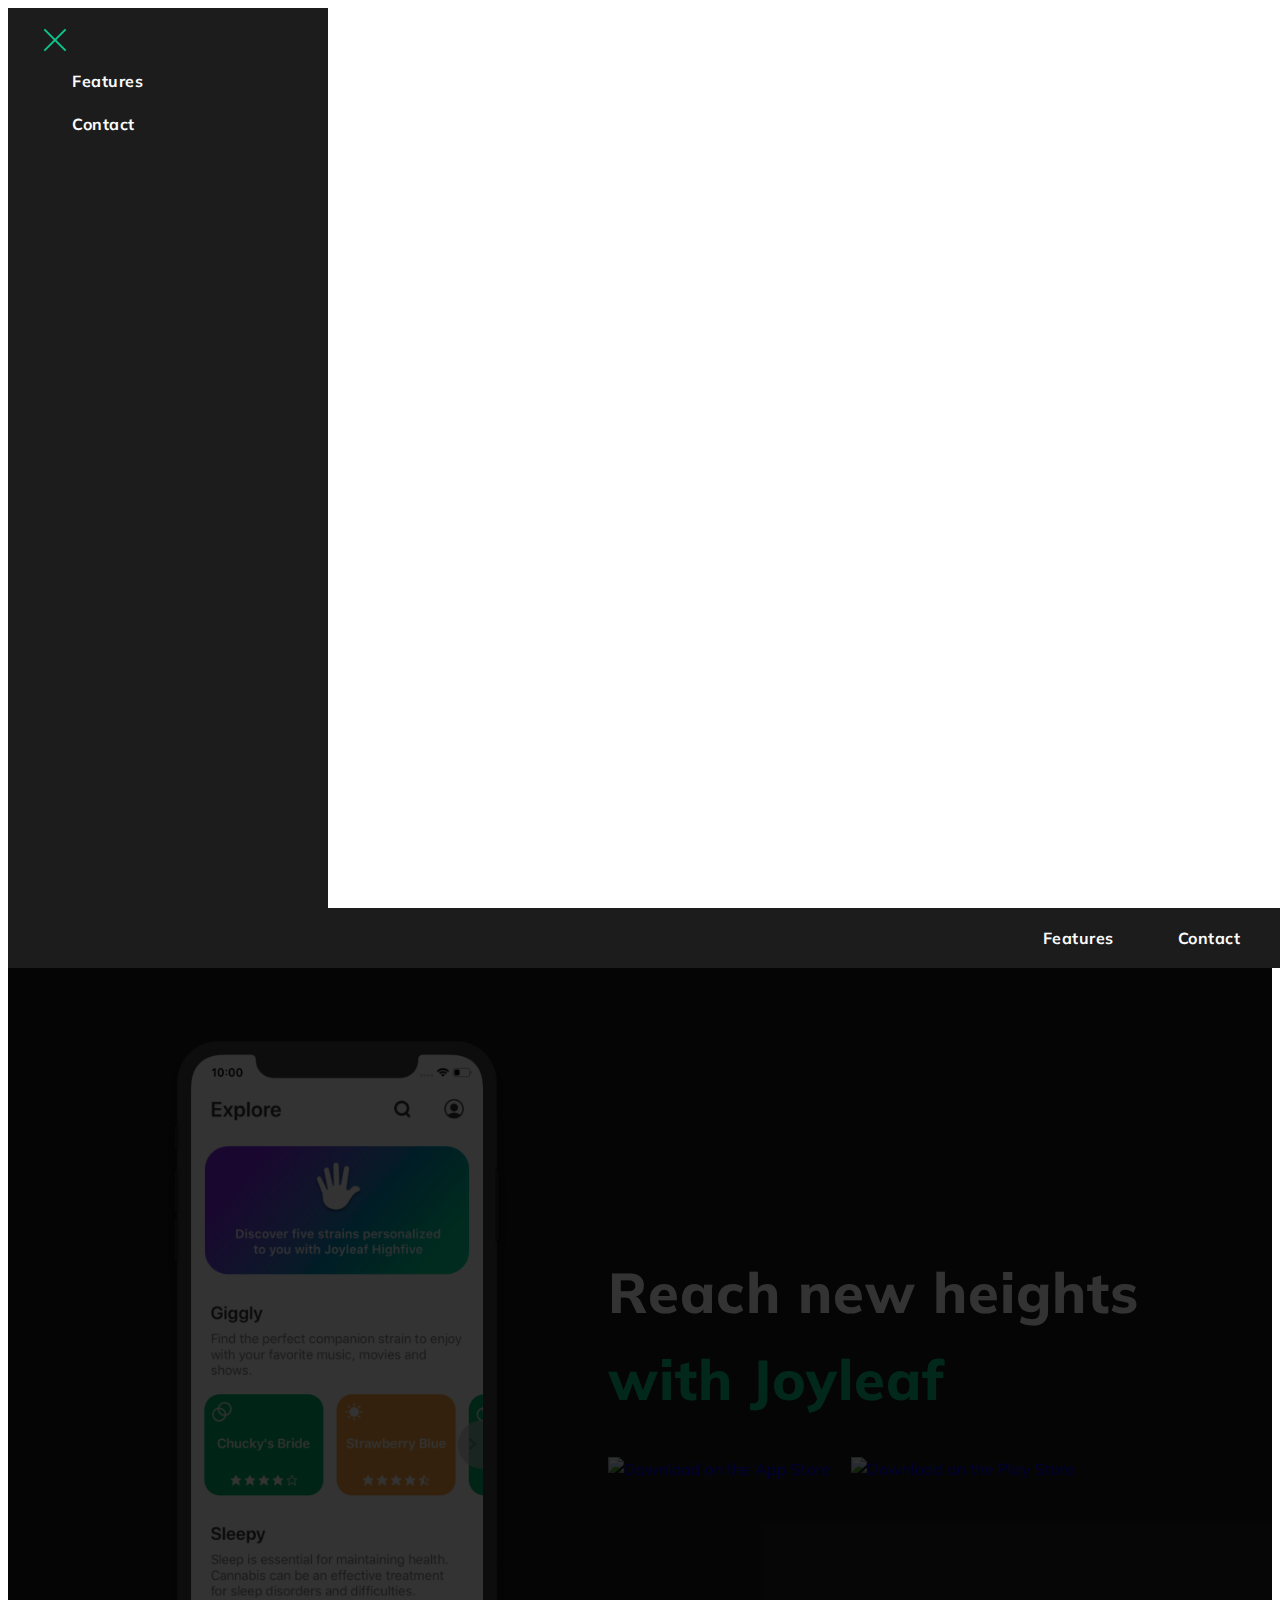
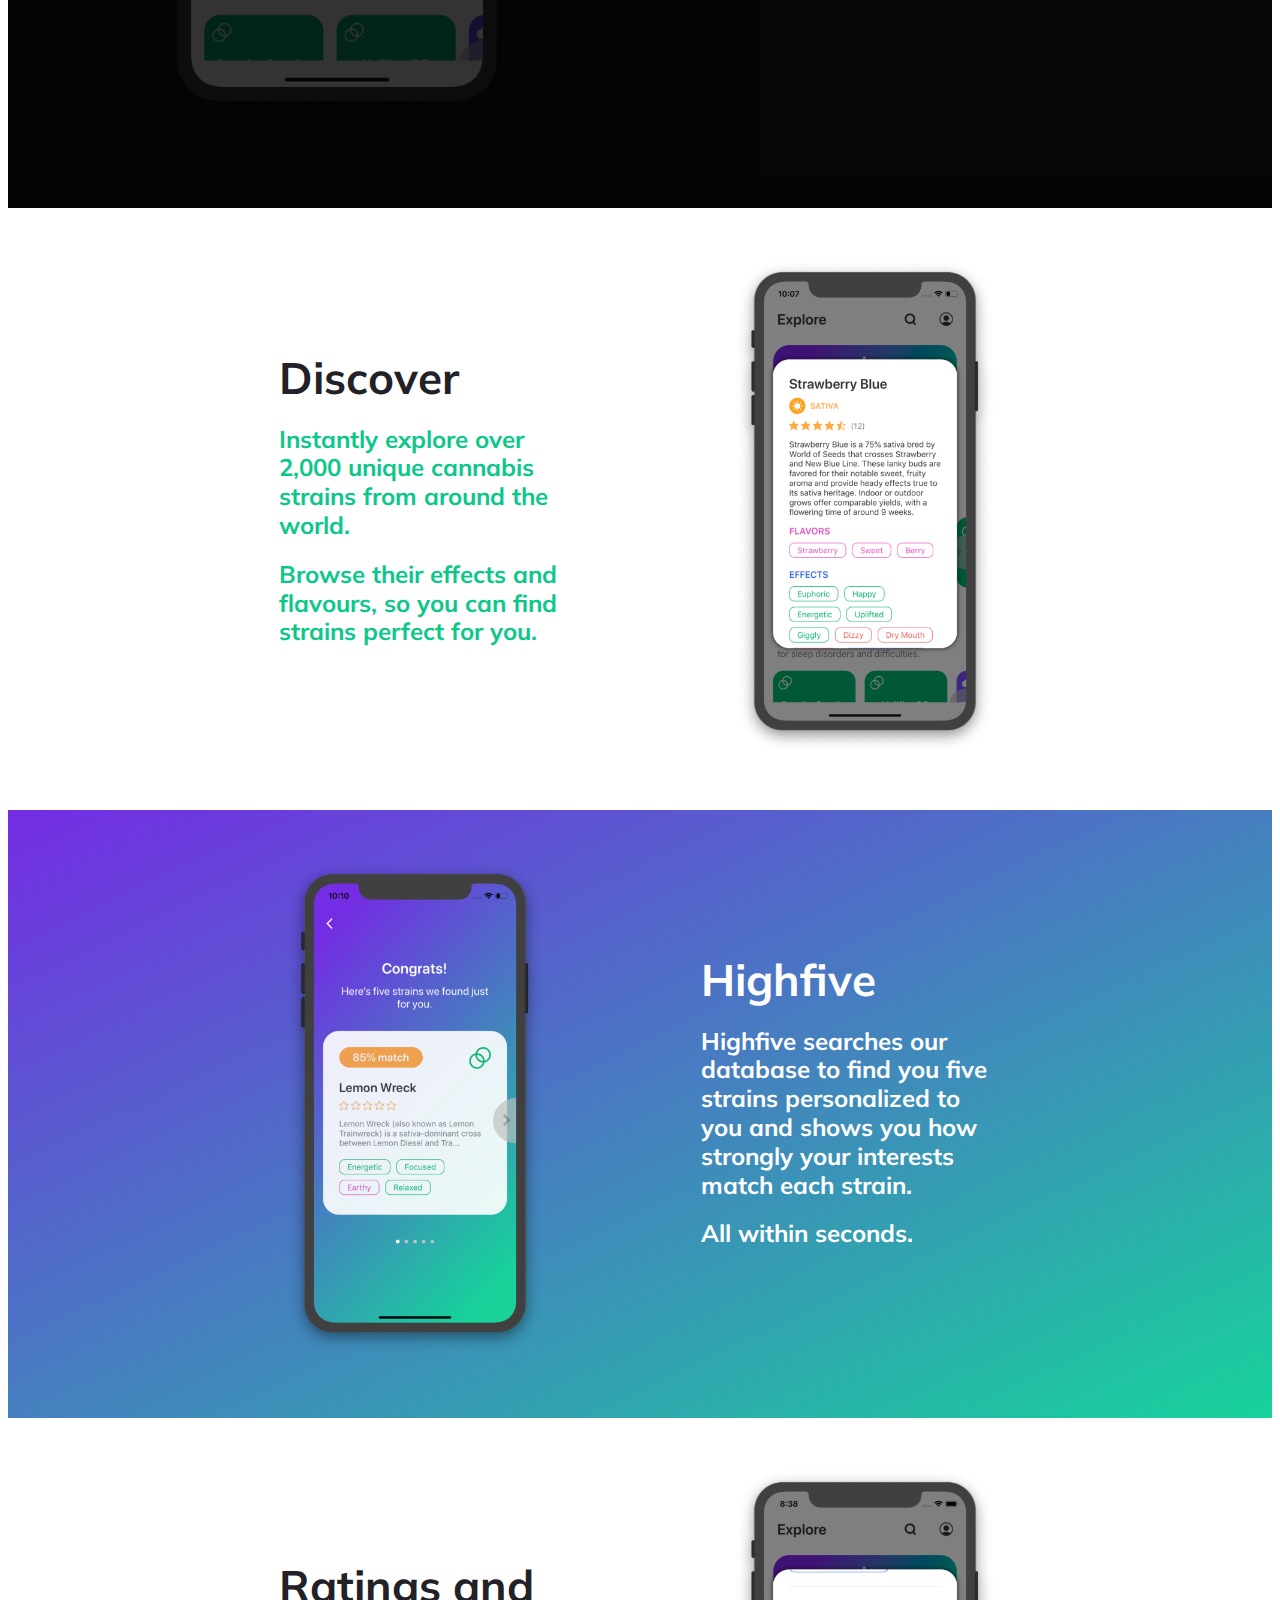
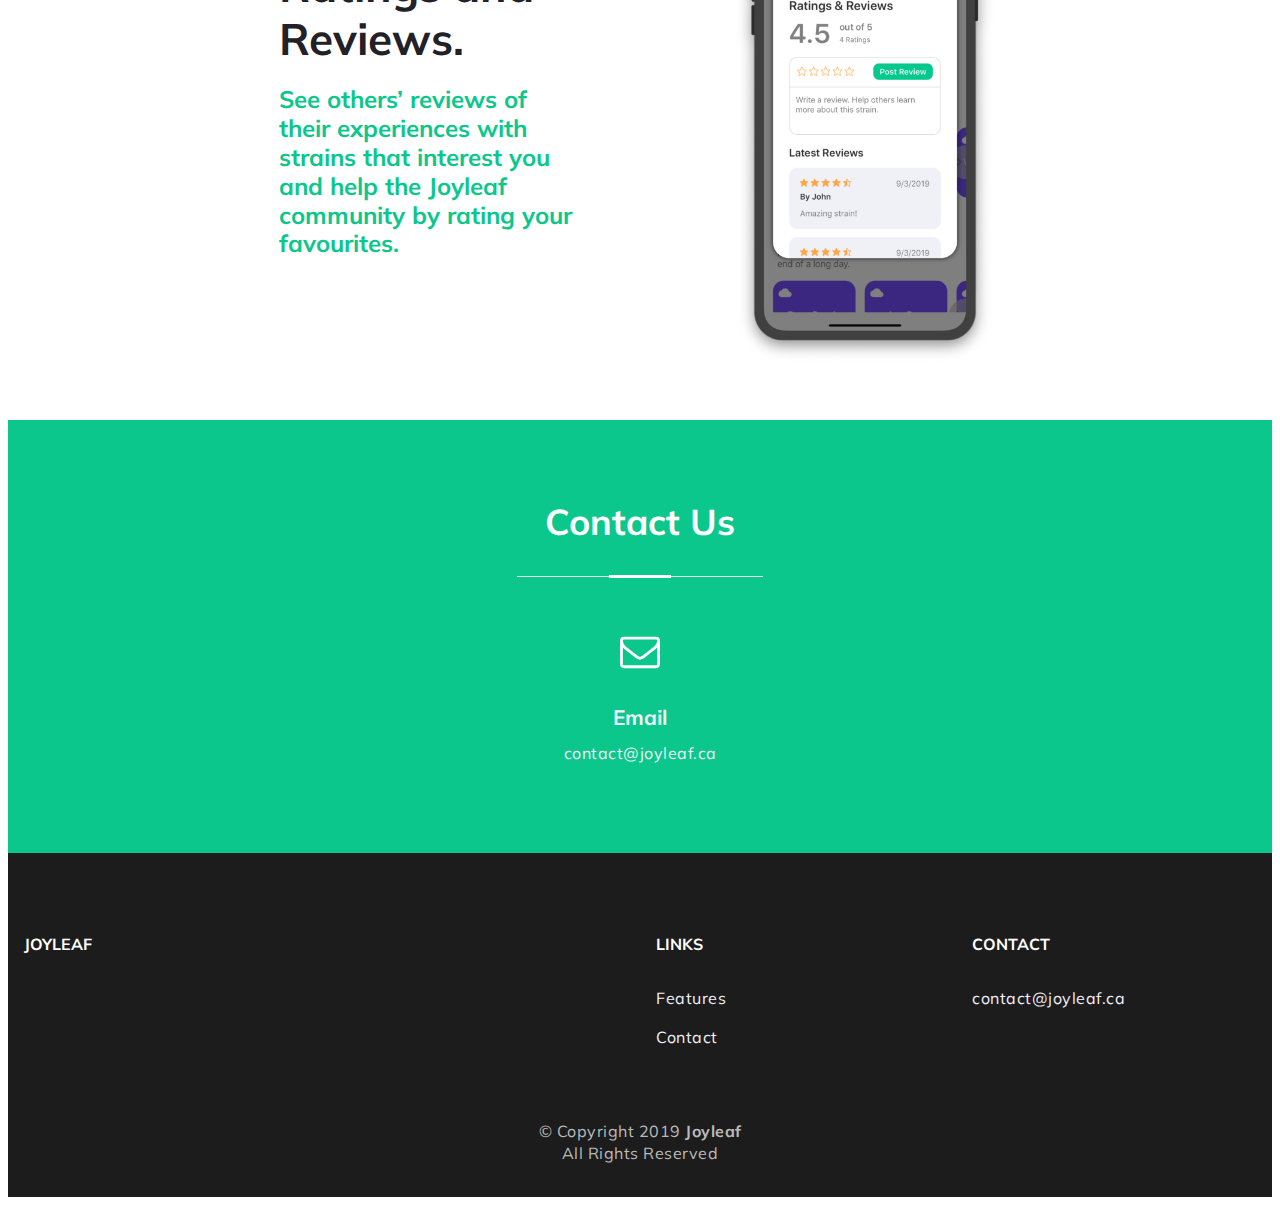
==== index.html @ a5a425fe "major ui update" ====
<!DOCTYPE html>
<html amp>

<head>
    <meta charset="UTF-8">
    <meta http-equiv="X-UA-Compatible" content="IE=edge">

    <meta name="viewport" content="width=device-width, initial-scale=1, minimum-scale=1">
    <link rel="shortcut icon" href="assets/images/favicon.png" type="image/x-icon">
    <meta name="description" content="">

    <title>Joyleaf</title>

    <link rel="canonical" href="./">

    <noscript>
        <style amp-boilerplate>
            body {
                -webkit-animation: none;
                -moz-animation: none;
                -ms-animation: none;
                animation: none
            }
        </style>
    </noscript>

    <link href="https://fonts.googleapis.com/css?family=Muli:200,200i,300,300i,400,400i,600,600i,700,700i,800,800i" rel="stylesheet">

    <script async src="https://cdn.ampproject.org/v0.js"></script>
    <script async custom-element="amp-animation" src="https://cdn.ampproject.org/v0/amp-animation-0.1.js"></script>
    <script async custom-element="amp-position-observer" src="https://cdn.ampproject.org/v0/amp-position-observer-0.1.js"></script>
    <script async custom-element="amp-analytics" src="https://cdn.ampproject.org/v0/amp-analytics-0.1.js"></script>
    <script async custom-element="amp-sidebar" src="https://cdn.ampproject.org/v0/amp-sidebar-0.1.js"></script>
    <script async custom-element="amp-lightbox" src="https://cdn.ampproject.org/v0/amp-lightbox-0.1.js"></script>
    <script async custom-element="amp-youtube" src="https://cdn.ampproject.org/v0/amp-youtube-0.1.js"></script>
    <script async custom-element="amp-image-lightbox" src="https://cdn.ampproject.org/v0/amp-image-lightbox-0.1.js"></script>

    <link rel="stylesheet" href="./styles.css">
</head>

<body>
    <div id="top-page"></div>
    <amp-animation id="showScrollToTopAnim" layout="nodisplay">
        <script type="application/json"> { "duration": "200ms", "fill": "both", "iterations": "1", "direction": "alternate", "animations": [ { "selector": "#scrollToTopButton", "keyframes": [ { "opacity": "0.4", "visibility": "visible" } ] } ] } </script>
    </amp-animation>
    <amp-animation id="hideScrollToTopAnim" layout="nodisplay">
        <script type="application/json"> { "duration": "200ms", "fill": "both", "iterations": "1", "direction": "alternate", "animations": [ { "selector": "#scrollToTopButton", "keyframes": [ { "opacity": "0", "visibility": "hidden" } ] } ] } </script>
    </amp-animation>
    <div id="scrollToTopMarker">
        <amp-position-observer on="enter:hideScrollToTopAnim.start; exit:showScrollToTopAnim.start" layout="nodisplay"> </amp-position-observer>
    </div>
    <amp-sidebar id="sidebar" class="cid-rvslEOBmz8" layout="nodisplay" side="right">
        <div class="builder-sidebar" id="builder-sidebar">
            <button on="tap:sidebar.close" class="close-sidebar">
                <span></span>
                <span></span>
            </button>

            <!-- List -->
            <ul class="navbar-nav nav-dropdown" data-app-modern-menu="true">
                <li class="nav-item">
                    <a class="nav-link link text-white display-4" href="#features">
            Features<br></a>
                </li>
                <li class="nav-item">
                    <a class="nav-link link text-white display-4" href="#contact">
            Contact
          </a>
                </li>
            </ul>

        </div>
    </amp-sidebar>
    <section class="menu1 menu horizontal-menu cid-rvslEOBmz8" id="menu2-1">
        <!--  -->

        <!--  -->
        <!-- Navbar -->
        <nav class="navbar navbar-dropdown navbar-fixed-top navbar-expand-lg">
            <!-- Wrapper-Brand -->
            <div class="navbar-brand">
                <!-- Logo -->
                <span class="navbar-logo">
        <amp-img src="assets/images/logo.png" layout="responsive" width="45" height="45" alt="" class="mobirise-loader">
          <div placeholder="" class="placeholder">
                                <div class="mobirise-spinner">
                                </div></div>
          <a href="./"></a>
        </amp-img>
      </span>
                <!-- Brand -->

            </div>
            <!-- Menu  -->
            <div class="collapse navbar-collapse" id="navbarSupportedContent">

                <!-- List -->
                <ul class="navbar-nav nav-dropdown" data-app-modern-menu="true">
                    <li class="nav-item">
                        <a class="nav-link link text-white display-4" href="#features">
            Features<br></a>
                    </li>
                    <li class="nav-item">
                        <a class="nav-link link text-white display-4" href="#contact">
            Contact
          </a>
                    </li>
                </ul>
            </div>

            <button on="tap:sidebar.toggle" class="ampstart-btn hamburger sticky-but">
                <span></span>
                <span></span>
                <span></span>
                <span></span>
            </button>
        </nav>
        <!-- AMP plug -->

    </section>

    <section class="header4 cid-rvslOstCaH mbr-fullscreen" id="header4-3">

        <!--  -->
        <!-- Overlay -->
        <div class="mbr-overlay"></div>
        <!-- Container -->
        <div class="container">
            <div class="main-wrapper mbr-flex mbr-column flex-al-c">
                <div class="row">
                    <div class="col-left">
                        <img class="custom-header-img" src="assets/images/header.png" alt="" title="" style="margin-right: 75px">
                    </div>
                    <div class="col-right">
                        <!-- Titles -->
                        <div class="title-block mbr-py-3 mbr-white">
                            <h1 class="mbr-white mbr-fonts-style mbr-bold display-1" style="color: #ffffff">Reach new heights</h1>
                            <h1 class="mbr-white mbr-fonts-style mbr-bold display-1" style="margin-top: 20px; margin-bottom: 20px">with Joyleaf</h1>
                        </div>
                        <!-- Button-link -->
                        <div class="row download" style="display: flex;">
                            <div class="column" id="badge" style="margin-right: 20px">
                                <div class="mbr-pt-1 align-center">
                                    <a href="https://www.apple.com/ca/ios/app-store/" target="_blank" class=""><img src="assets/images/app-store.svg" alt="Download on the App Store" style="width: auto; height: 60px;"></a>
                                </div>
                            </div>
                            <div class="column" id="badge">
                                <div class="mbr-pt-1 align-center">
                                    <a href="https://play.google.com/store?hl=en" target="_blank" class=""><img src="assets/images/play-store.svg" alt="Download on the Play Store" style="width: auto; height: 60px;"></a>
                                </div>
                            </div>
                        </div>
                      </div>
                    <div class="vertical-download">
                      <div class="mbr-pt-1 align-center" style="margin-bottom: 10px">
                        <a href="https://www.apple.com/ca/ios/app-store/" target="_blank" class="">
                          <img src="assets/images/app-store.svg" alt="Download on the App Store" style="width: auto; height: 60px;">
                        </a>
                      </div>
                      <div class="mbr-pt-1 align-center">
                        <a href="https://play.google.com/store?hl=en" target="_blank" class="">
                          <img src="assets/images/play-store.svg" alt="Download on the Play Store" style="width: auto; height: 60px;">
                        </a>
                      </div>
                    </div>
                </div>
            </div>
        </div>
        <!-- Lightbox -->
        <amp-lightbox id="my-lightbox" layout="nodisplay">
            <div class="lightbox" on="tap:my-lightbox.close" role="button" tabindex="0">
                <div class="container">
                    <div class="video-block">
                        <amp-youtube width="16" height="9" layout="responsive" data-videoid="VQRjouwKDlU"></amp-youtube>

                    </div>
                </div>
            </div>
        </amp-lightbox>
    </section>

    <section class="features4 cid-rvslRdlL72" id="features">
        <!--  -->

        <!--  -->
        <!-- Overlay -->

        <!-- Container -->
        <div class="container">
            <div class="main-wrapper mbr-flex mbr-column flex-al-c">
                <div class="row" style="padding-bottom: 3rem">
                    <div class="col-left">
                        <div class="title-block mbr-py-3 mbr-white" style="margin-right: 150px">
                            <h1 class="mbr-white mbr-fonts-style mbr-bold display-2" style="color: #212127">Discover</h1>
                            <h1 class="mbr-white mbr-fonts-style mbr-bold display-3" style="width:300px; margin-top: 20px; margin-bottom: 20px">Instantly explore over 2,000 unique cannabis strains from around the world.</h1>
                            <h1 class="mbr-white mbr-fonts-style mbr-bold display-3" style="width:300px; margin-top: 20px; margin-bottom: 20px">Browse their effects and flavours, so you can find strains perfect for you.</h1>
                        </div>

                    </div>
                    <div class="col-right">
                        <img class="custom-header-img" src="assets/images/discover.png" alt="" title="">

                    </div>
                </div>
                <div style="text-align: center;width: 100vw; background-image: linear-gradient(to bottom right, #742BE4, #17D39B);">
                        <div class="row" style="display: inline-block; padding-top: 3rem; padding-bottom: 3rem; ">
                                <div class="col-left">
                                    <img class="custom-header-img" src="assets/images/highfive.png" alt="" title="" style="margin-right: 150px">
                                </div>
            
                                <div class="col-right">
                                    <div class="title-block mbr-py-3 mbr-white">
                                        <h1 class="mbr-white mbr-fonts-style mbr-bold display-2" style="text-align: left; color: #ffffff">Highfive</h1>
                                        <h1 class="mbr-white mbr-fonts-style mbr-bold display-3" style="text-align: left; color: #ffffff; width:300px; margin-top: 20px; margin-bottom: 20px">Highfive searches our database to find you five strains personalized to you and shows you how strongly your interests match each strain.</h1>
                                        <h1 class="mbr-white mbr-fonts-style mbr-bold display-3" style="text-align: left; color: #ffffff; width:300px; margin-top: 20px; margin-bottom: 20px">All within seconds.</h1>
                                    </div>
                                </div>
                            </div>
                </div>
                

                <div class="row" style="padding-top: 3rem">
                    <div class="col-left">
                        <div class="title-block mbr-py-3 mbr-white" style="margin-right: 150px">
                            <h1 class="mbr-white mbr-fonts-style mbr-bold display-2" style="width:300px; color: #212127">Ratings and Reviews.</h1>
                            <h1 class="mbr-white mbr-fonts-style mbr-bold display-3" style="width:300px; margin-top: 20px; margin-bottom: 20px">See others’ reviews of their experiences with strains that interest you and help the Joyleaf community by rating your favourites.</h1>
                        </div>

                    </div>
                    <div class="col-right">
                        <img class="custom-header-img" src="assets/images/reviews.png" alt="" title="">

                    </div>
                </div>
            </div>
        </div>
    </section>

    <section class="contacts3 map cid-rvslZ7ZqGC" id="contact">

        <!--  -->
        <!-- Overalay -->

        <div class="mbr-overlay"></div>

        <!-- Container -->
        <div class="container">
            <!-- Title -->
            <div class="title-block mbr-pb-3 align-center">
                <h3 class="mbr-section-title mbr-fonts-style mbr-pb-2 mbr-bold display-5">Contact Us</h3>

                <div class="line">
                    <div class="line-line-gray">
                        <div class="line-line-color"></div>
                    </div>
                </div>
            </div>
            <!-- Content -->
            <div class="mbr-row mbr-px-2 mbr-jc-c mbr-pt-3">
                <div class="card mbr-col-sm-12 mbr-col-md-8 mbr-col-lg-4 align-center last-child">
                    <div class="card-wrapper mbr-flex mbr-column">
                        <div class="card-img align-center">
                            <span class="iconfont-wrapper">
    <a href="mailto:contact@joyleaf.com"><span class="amp-iconfont icon fa-envelope-o fa"><svg width="40" height="40" viewBox="0 0 1792 1792" xmlns="http://www.w3.org/2000/svg" fill="currentColor"><path d="M1664 1504v-768q-32 36-69 66-268 206-426 338-51 43-83 67t-86.5 48.5-102.5 24.5h-2q-48 0-102.5-24.5t-86.5-48.5-83-67q-158-132-426-338-37-30-69-66v768q0 13 9.5 22.5t22.5 9.5h1472q13 0 22.5-9.5t9.5-22.5zm0-1051v-24.5l-.5-13-3-12.5-5.5-9-9-7.5-14-2.5h-1472q-13 0-22.5 9.5t-9.5 22.5q0 168 147 284 193 152 401 317 6 5 35 29.5t46 37.5 44.5 31.5 50.5 27.5 43 9h2q20 0 43-9t50.5-27.5 44.5-31.5 46-37.5 35-29.5q208-165 401-317 54-43 100.5-115.5t46.5-131.5zm128-37v1088q0 66-47 113t-113 47h-1472q-66 0-113-47t-47-113v-1088q0-66 47-113t113-47h1472q66 0 113 47t47 113z"></path></svg></span></a>
                            </span>
                        </div>
                        <div class="card-box mbr-pt-3">
                            <h5 class="card-title mbr-bold mbr-fonts-style display-7">Email</h5>
                            <p class="text-column mbr-fonts-style mbr-regular mbr-py-1 display-4"><a href="mailto:contact@joyleaf.ca" class="text-info">contact@joyleaf.ca</a></p>
                        </div>
                    </div>
                </div>

            </div>
        </div>
    </section>

    

    <section class="footer3 cid-rvsvPvtvd9" id="footer3-g">
        <!--  -->

        <!--  -->
        <!-- Overlay -->

        <!-- Container -->
        <div class="container">
            <!-- Content -->
            <div class="mbr-row mbr-jc-c">
                <!-- 1-column -->
                <div class="mbr-col-sm-12 mbr-col-md-12 mbr-col-lg-6">
                    <div class="column column1">
                        <!-- Title-column  -->
                        <h5 class="mbr-fonts-style mbr-bold mbr-pb-3 title-column display-4 align-left">JOYLEAF</h5>
                        <!-- Content-column -->
                        <p class="text-column mbr-fonts-style mbr-light display-4"></p>
                    </div>
                </div>
                <!-- 2-column -->
                <div class="mbr-col-sm-12 mbr-col-md-6 mbr-col-lg-3">
                    <div class="column column2">
                        <!-- Title-column  -->
                        <h5 class="mbr-fonts-style mbr-bold mbr-pb-3 title-column display-4 align-left">LINKS</h5>
                        <!-- Content-column -->
                        <div class="b-links-1 align-left">
                            <p class="text-column mbr-fonts-style mbr-regular mbr-py-1 display-4"><a href="#features" class="text-info">Features</a></p>
                            <p class="text-column mbr-fonts-style mbr-regular mbr-py-1 display-4"><a href="#contact" class="text-info">Contact</a></p>
                            <p class="text-column mbr-fonts-style mbr-regular mbr-py-1 display-4"></p>
                        </div>
                    </div>
                </div>
                <!-- 3-column -->
                <div class="mbr-col-sm-12 mbr-col-md-6 mbr-col-lg-3">
                    <div class="column column3">
                        <!-- Title-column  -->
                        <h5 class="mbr-fonts-style mbr-bold mbr-pb-3 title-column display-4 align-left">CONTACT</h5>
                        <!-- Content-column -->
                        <div class="b-links-1 align-left">

                            <p class="text-column mbr-fonts-style mbr-regular mbr-py-1 display-4"><a href="mailto:contact@joyleaf.ca" class="text-info">contact@joyleaf.ca</a></p>
                        </div>
                        

                    </div>
                </div>
                <!--  -->
            </div>
        </div>
    </section>

    <section class="footer4 cid-rvsxxgWbtZ" id="footer4-h">
        <!--  -->

        <!--  -->
        <!-- Overlay -->

        <!-- Container -->
        <div class="footer-container container">

            <div class="copyright mbr-px-2 mbr-flex mbr-jc-c">
                <p class="mbr-text mbr-fonts-style mbr-white align-center display-4">© Copyright 2019&nbsp;<strong>Joyleaf</strong>
                    <br>All Rights Reserved</p>
            </div>
        </div>
    </section>
</body>

</html>
---- styles.css ----
::selection{
    background: rgba(10, 199, 139, 0.3);
}
::-moz-selection{
    background: rgba(10, 199, 139, 0.3);
}
div, span, h1, h2, h3, h4, h5, p, a, ul, li{
    font:inherit
}
*{
    box-sizing:border-box;
    outline:none
}
*:focus{
    outline:none
}
body{
    position:relative;
    font-style:normal;
    line-height:1.5;
    color:#000000
}
section{
    background-color:#ffffff;
    background-position:50% 50%;
    background-repeat:no-repeat;
    background-size:cover;
    overflow:hidden;
    padding:30px 0
}
section, .container{
    position:relative;
    word-wrap:break-word
}
h1, h2, h3, h4, h5{
    margin:0;
    padding:0
}
p, li{
    letter-spacing:0.5px;
    line-height:1.7
}
ul, p{
    margin-bottom:0;
    margin-top:0
}
a{
    cursor:pointer
}
a, a:hover{
    text-decoration:none
}
h1, h2, h3, h4, h5, .display-1, .display-2, .display-4, .display-5, .display-7{
    word-break:break-word;
    word-wrap:break-word
}
strong{
    font-weight:bold
}
body{
    height:auto;
    min-height:100vh
}
.mbr-section-title{
    margin:0;
    padding:0;
    font-style:normal;
    line-height:1.2;
    width:100%
}
.mbr-section-subtitle{
    line-height:1.3;
    width:100%
}
.mbr-text{
    font-style:normal;
    line-height:1.6;
    width:100%
}
.btn{
    text-align:center;
    position:relative;
    font-weight:600;
    font-style:normal;
    white-space:normal;
    word-break:break-word;
    overflow:hidden;
    z-index:1;
    margin-left:0.5rem;
    margin-right:0.5rem;
    border:1px solid
}
.card-title{
    margin:0
}
.card-img{
    position:relative;
    border-radius:0;
    width:auto;
    flex-shrink:0
}
.card{
    position:relative;
    background-color:transparent;
    border:none;
    border-radius:0;
    width:100%;
    padding-left:1rem;
    padding-right:1rem
}
.card .card-wrapper{
    height:100%
}
@media (max-width: 767px){
    .card .card-wrapper{
        flex-direction:column
    }
}
@media (max-width: 991px){
    .md-pb{
        padding-bottom:2rem
    }
}
.gallery-img-wrap amp-img{
    height:100%
}
.icons-list a{
    margin-right:1rem
}
.icons-list a:last-child{
    margin-right:0
}
.lightbox{
    background:rgba(0,0,0,0.8);
    width:100%;
    height:100%;
    left:0;
    top:0;
    position:absolute;
    display:flex;
    align-items:center;
    justify-content:center
}
.mbr-white{
    color:#ffffff
}
.align-left{
    text-align:left
}
.align-center{
    text-align:center
}
@media (max-width: 767px){
    .align-left, .align-center{
        text-align:center
    }
}
.mbr-light{
    font-weight:300
}
.mbr-regular{
    font-weight:400
}
.mbr-bold{
    font-weight:700
}
.mbr-section-btn{
    margin-left:-.8rem;
    margin-right:-.8rem;
    font-size:0
}
nav .mbr-section-btn{
    margin-left:0rem;
    margin-right:0rem
}
.mbr-fullscreen .mbr-overlay{
    min-height:100vh
}
.mbr-fullscreen{
    display:flex;
    display:-webkit-flex;
    display:-moz-flex;
    display:-ms-flex;
    display:-o-flex;
    align-items:center;
    -webkit-align-items:center;
    height:100vh;
    padding-top:3rem;
    padding-bottom:3rem
}
.mbr-overlay{
    bottom:0;
    left:0;
    position:absolute;
    right:0;
    top:0;
    z-index:0
}
.is-builder section.horizontal-menu .ampstart-btn{
    display:none
}
amp-img{
    width:100%
}
amp-img img{
    max-height:100%;
    max-width:100%
}
.is-builder amp-img > a + img[async], .is-builder amp-img > a + img[decoding="async"]{
    display:none
}
html:not(.is-builder) amp-img > a{
    position:absolute;
    top:0;
    bottom:0;
    left:0;
    right:0;
    z-index:1
}
.is-builder .temp-amp-sizer{
    position:absolute
}
.is-builder amp-youtube .temp-amp-sizer, .is-builder amp-vimeo .temp-amp-sizer{
    position:static
}
.is-builder section.horizontal-menu .ampstart-btn{
    display:none
}
.mobirise-spinner{
    position:absolute;
    top:50%;
    left:40%;
    margin-left:10%;
    -webkit-transform:translate3d(-50%,-50%,0);
    z-index:4
}
.mobirise-spinner em{
    width:24px;
    height:24px;
    border-radius:100%;
    display:inline-block;
    -webkit-animation:slide 1s infinite
}
.mobirise-spinner em:nth-child(1){
    -webkit-animation-delay:0.1s
}
.mobirise-spinner em:nth-child(2){
    -webkit-animation-delay:0.2s
}
.mobirise-spinner em:nth-child(3){
    -webkit-animation-delay:0.3s
}
@-moz-keyframes slide{
}
@-webkit-keyframes slide{
}
@-o-keyframes slide{
}
@keyframes slide{
}
.mobirise-loader .amp-active > div{
    display:none
}
.container{
    padding-right:1rem;
    padding-left:1rem;
    width:100%;
    margin-right:auto;
    margin-left:auto
}
.mbr-flex{
    display:flex
}
.mbr-jc-c{
    justify-content:center
}
.mbr-row{
    display:-webkit-box;
    display:-webkit-flex;
    display:-ms-flexbox;
    display:flex;
    -webkit-flex-wrap:wrap;
    -ms-flex-wrap:wrap;
    flex-wrap:wrap;
    margin-right:-1rem;
    margin-left:-1rem
}
.mbr-column{
    flex-direction:column
}
@media (max-width: 767px){
    .mbr-col-sm-12{
        -ms-flex:0 0 100%;
        flex:0 0 100%;
        max-width:100%;
        padding-right:1rem;
        padding-left:1rem
    }
}
@media (min-width: 768px){
    .mbr-col-md-4{
        -ms-flex:0 0 33.333333%;
        flex:0 0 33.333333%;
        max-width:33.333333%;
        padding-right:1rem;
        padding-left:1rem
    }
    .mbr-col-md-6{
        -ms-flex:0 0 50%;
        flex:0 0 50%;
        max-width:50%;
        padding-right:1rem;
        padding-left:1rem
    }
    .mbr-col-md-8{
        -ms-flex:0 0 66.666667%;
        flex:0 0 66.666667%;
        max-width:66.666667%;
        padding-left:1rem;
        padding-right:1rem
    }
    .mbr-col-md-12{
        -ms-flex:0 0 100%;
        flex:0 0 100%;
        max-width:100%;
        padding-right:1rem;
        padding-left:1rem
    }
}
@media (min-width: 992px){
    .mbr-col-lg-3{
        -ms-flex:0 0 25%;
        flex:0 0 25%;
        max-width:25%;
        padding-right:1rem;
        padding-left:1rem
    }
    .mbr-col-lg-4{
        -ms-flex:0 0 33.33%;
        flex:0 0 33.33%;
        max-width:33.33%;
        padding-right:1rem;
        padding-left:1rem
    }
    .mbr-col-lg-6{
        -ms-flex:0 0 50%;
        flex:0 0 50%;
        max-width:50%;
        padding-right:1rem;
        padding-left:1rem
    }
}
.mbr-pt-2{
    padding-top:1rem
}
.mbr-pt-3{
    padding-top:1.5rem
}
.mbr-pt-4{
    padding-top:2rem
}
.mbr-pt-5{
    padding-top:3rem
}
.mbr-pb-1{
    padding-bottom:0.5rem
}
.mbr-pb-2{
    padding-bottom:1rem
}
.mbr-pb-3{
    padding-bottom:1.5rem
}
.mbr-pb-5{
    padding-bottom:3rem
}
.mbr-px-2{
    padding-left:1rem;
    padding-right:1rem
}
.mbr-py-1{
    padding-top:.5rem;
    padding-bottom:.5rem
}
.mbr-py-3{
    padding-top:1.5rem;
    padding-bottom:1.5rem
}
@media (max-width: 991px){
    .mbr-py-3{
        padding-top:1rem;
        padding-bottom:1rem
    }
}
.mbr-p-3{
    padding:1.5rem
}
@media (max-width: 991px){
    .mbr-p-3{
        padding:1rem
    }
}
amp-img, img{
    height:100%;
    width:100%
}
amp-sidebar{
    background:transparent
}
#scrollToTopMarker{
    position:absolute;
    width:0px;
    height:0px;
    top:300px
}
#scrollToTopButton{
    position:fixed;
    bottom:25px;
    right:25px;
    opacity:.4;
    z-index:5000;
    font-size:32px;
    height:50px;
    width:50px;
    border:none;
    border-radius:3px;
    cursor:pointer
}
#scrollToTopButton:focus{
    outline:none
}
#scrollToTopButton a:before{
    content:'';
    position:absolute;
    height:40%;
    top:36%;
    width:2px;
    left:calc(50% - 1px)
}
#scrollToTopButton a:after{
    content:'';
    position:absolute;
    border-top:2px solid;
    border-right:2px solid;
    width:40%;
    height:40%;
    left:calc(30% - 1px);
    bottom:30%;
    transform:rotate(-45deg)
}
.is-builder #scrollToTopButton a:after{
    left:30%
}
.line .line-line-gray{
    display:inline-block;
    width:20%;
    height:1px;
    border-top:1px solid transparent;
    background-color:#e4e4e4
}
.line .line-line-gray .line-line-color{
    display:block;
    width:25%;
    margin:-2px auto 0;
    border-bottom:3px solid #7567f8
}
.flex-al-c{
    align-items:center
}
.p-0{
    padding-left:0;
    padding-right:0
}
@keyframes btnPlay{
}
.btn-play span.amp-iconfont{
    font-size:1.5rem;
    position:relative;
    z-index:1;
    cursor:pointer
}
h3.mbr-section-title, p.text-column, h5.card-title{
    color:#212127
}
h4.mbr-section-subtitle, h5.title-column{
    color:#7567f8
}
p.card-text, p.mbr-text{
    color:#75757c
}
p.item-text{
    color:#9096a4
}
body{
    font-family:Muli
}
.display-1{
    font-family:'Muli',sans-serif;
    font-size:3.5rem;
    line-height:1.2;
    letter-spacing:1px;
    font-weight:800
}
.display-2{
    font-family:'Muli',sans-serif;
    font-size:2.75rem;
    line-height:1.2
}
.display-3{
    font-family:'Muli',sans-serif;
    font-size:1.5rem;
    line-height:1.2
}
.display-4{
    font-family:'Muli',sans-serif;
    font-size:1rem;
    line-height:1.4
}
.display-5{
    font-family:'Muli',sans-serif;
    font-size:2.25rem;
    line-height:1.2
}
.display-7{
    font-family:'Muli',sans-serif;
    font-size:1.3rem;
    line-height:1.6
}
@media (max-width: 768px){
    .display-1{
        font-size:2.88rem;
        font-size:calc( 1.91rem + (3.6 - 1.91) * ((100vw - 20rem) / (48 - 20)));
        line-height:calc( 1.4 * (1.91rem + (3.6 - 1.91) * ((100vw - 20rem) / (48 - 20))))
    }
    .display-2{
        font-size:1.96rem;
        font-size:calc( 1.5075rem + (2.45 - 1.5075) * ((100vw - 20rem) / (48 - 20)));
        line-height:calc( 1.4 * (1.5075rem + (2.45 - 1.5075) * ((100vw - 20rem) / (48 - 20))))
    }
    .display-4{
        font-size:0.8rem;
        font-size:calc( 1rem + (1 - 1) * ((100vw - 20rem) / (48 - 20)));
        line-height:calc( 1.4 * (1rem + (1 - 1) * ((100vw - 20rem) / (48 - 20))))
    }
    .display-5{
        font-size:1.6rem;
        font-size:calc( 1.35rem + (2 - 1.35) * ((100vw - 20rem) / (48 - 20)));
        line-height:calc( 1.4 * (1.35rem + (2 - 1.35) * ((100vw - 20rem) / (48 - 20))))
    }
    .display-7{
        font-size:1.04rem;
        font-size:calc( 1.105rem + (1.3 - 1.105) * ((100vw - 20rem) / (48 - 20)));
        line-height:calc( 1.4 * (1.105rem + (1.3 - 1.105) * ((100vw - 20rem) / (48 - 20))))
    }
}
.btn{
    padding:14px 30px;
    border-radius:true
}
.btn-primary, .btn-primary:active{
    background-color:#0bc78b;
    border-color:#0bc78b;
    color:#ffffff
}
.btn-primary:hover, .btn-primary:focus{
    background-color:#089769;
    border-color:#089769;
    color:#ffffff
}
.btn-primary:disabled{
    color:#ffffff;
    background-color:#089769;
    border-color:#089769
}
.btn-white-outline, .btn-white-outline:active{
    background:none;
    border-color:#fcfcfc;
    color:#fcfcfc
}
.btn-white-outline:hover, .btn-white-outline:focus{
    color:#7d7d7d;
    background-color:#fcfcfc;
    border-color:#fcfcfc
}
.btn-white-outline:disabled{
    color:#7d7d7d;
    background-color:#fcfcfc;
    border-color:#fcfcfc
}
.text-success{
    color:#90a49d
}
.text-info{
    color:#f1f1f7
}
.text-white{
    color:#fcfcfc
}
a[class*="text-"], .amp-iconfont{
    transition:0.2s ease-in-out
}
.amp-iconfont{
    color:#0bc78b
}
a.text-success:hover, a.text-success:focus{
    color:#465550
}
a.text-info:hover, a.text-info:focus{
    color:#9090bf
}
a.text-white:hover, a.text-white:focus{
    color:#e6e6e6
}
.mobirise-spinner em:nth-child(1){
    background:#0bc78b
}
.mobirise-spinner em:nth-child(2){
    background:#1c1c1c
}
.mobirise-spinner em:nth-child(3){
    background:#90a49d
}
#scrollToTopButton{
    background-color:#3a403e;
    border-radius:50%
}
#scrollToTopButton a:before{
    background:#ffffff
}
#scrollToTopButton a:after{
    border-top-color:#ffffff;
    border-right-color:#ffffff
}
.btn{
    border-radius:100px
}
.cid-rvslEOBmz8{
    padding:0
}
.cid-rvslEOBmz8 .navbar{
    z-index:100;
    display:flex;
    -webkit-flex-direction:row;
    -ms-flex-direction:row;
    flex-direction:row;
    width:100%;
    min-height:60px;
    transition:all .3s;
    background-color:#1c1c1c
}
.cid-rvslEOBmz8 .navbar .navbar-logo{
    margin-left:.8rem;
    margin-right:.8rem
}
.cid-rvslEOBmz8 .navbar .navbar-collapse{
    min-width:300px;
    display:flex;
    -webkit-justify-content:flex-end;
    justify-content:flex-end;
    z-index:1;
    -webkit-flex-basis:100%;
    flex-basis:100%;
    -webkit-align-items:center;
    align-items:center
}
@media (max-width: 991px){
    .cid-rvslEOBmz8 .navbar .navbar-collapse{
        display:none;
        width:100%;
        position:absolute;
        top:0;
        right:0;
        min-height:100vh;
        background:#1c1c1c;
        padding:1rem 2rem 1rem 2rem
    }
    .cid-rvslEOBmz8 .navbar .navbar-brand{
        -ms-flex-negative:initial;
        flex-shrink:initial;
        word-break:break-word
    }
}
.cid-rvslEOBmz8 .navbar-brand{
    display:flex;
    -webkit-flex-shrink:0;
    flex-shrink:0;
    -webkit-align-items:center;
    align-items:center;
    margin-right:0;
    padding:0;
    transition:all .3s;
    word-break:break-word;
    z-index:1
}
.cid-rvslEOBmz8 .navbar-brand .navbar-logo a{
    outline:none
}
.cid-rvslEOBmz8 .nav-item:focus, .cid-rvslEOBmz8 .nav-link:focus{
    outline:none
}
.cid-rvslEOBmz8 .navbar-nav{
    list-style-type:none;
    display:flex;
    -webkit-flex-direction:row;
    -ms-flex-direction:row;
    flex-direction:row;
    padding-left:0
}
.cid-rvslEOBmz8 .navbar-nav .nav-item .nav-link{
    margin:.667em 2em;
    font-weight:700
}
@media (max-width: 991px){
    .cid-rvslEOBmz8 ul.navbar-nav{
        -webkit-box-orient:vertical;
        -webkit-box-direction:normal;
        -ms-flex-direction:column;
        flex-direction:column
    }
    .cid-rvslEOBmz8 ul.navbar-nav li{
        margin:auto
    }
}
.cid-rvslEOBmz8 .navbar-expand-lg .navbar-nav .nav-link{
    padding:0
}
.cid-rvslEOBmz8 ul.navbar-nav{
    -webkit-flex-wrap:wrap;
    -ms-flex-wrap:wrap;
    flex-wrap:wrap
}
.cid-rvslEOBmz8 .navbar-buttons{
    text-align:center;
    padding-top:1rem;
    padding-bottom:1rem
}
.cid-rvslEOBmz8 button.navbar-toggler{
    display:none;
    outline:none;
    width:31px;
    height:20px;
    cursor:pointer;
    transition:all .2s;
    position:relative;
    -webkit-align-self:center;
    align-self:center
}
.cid-rvslEOBmz8 button.navbar-toggler .hamburger span{
    position:absolute;
    right:0;
    width:30px;
    height:2px;
    border-right:5px;
    background-color:#0bc78b
}
.cid-rvslEOBmz8 button.navbar-toggler .hamburger span:nth-child(1){
    top:0;
    transition:all .2s
}
.cid-rvslEOBmz8 button.navbar-toggler .hamburger span:nth-child(2){
    top:8px;
    transition:all .15s
}
.cid-rvslEOBmz8 button.navbar-toggler .hamburger span:nth-child(3){
    top:8px;
    transition:all .15s
}
.cid-rvslEOBmz8 button.navbar-toggler .hamburger span:nth-child(4){
    top:16px;
    transition:all .2s
}
.cid-rvslEOBmz8 .navbar-dropdown{
    padding:.5rem 1rem;
    position:fixed
}
.cid-rvslEOBmz8 a.nav-link{
    display:flex;
    -webkit-align-items:center;
    align-items:center;
    -webkit-justify-content:space-between;
    justify-content:space-between
}
.cid-rvslEOBmz8 .ampstart-btn{
    display:flex;
    -webkit-align-self:center;
    align-self:center
}
.cid-rvslEOBmz8 .ampstart-btn.hamburger{
    position:absolute;
    right:20px;
    margin-left:auto;
    width:30px;
    height:20px;
    background:none;
    border:none;
    cursor:pointer;
    z-index:1000
}
.cid-rvslEOBmz8 .ampstart-btn.hamburger.sticky-but{
    position:fixed
}
.cid-rvslEOBmz8 .ampstart-btn.hamburger:focus{
    outline:none
}
.cid-rvslEOBmz8 .ampstart-btn.hamburger span{
    position:absolute;
    right:0;
    width:30px;
    height:2px;
    border-right:5px;
    background-color:#0bc78b
}
.cid-rvslEOBmz8 .ampstart-btn.hamburger span:nth-child(1){
    top:0;
    transition:all .2s
}
.cid-rvslEOBmz8 .ampstart-btn.hamburger span:nth-child(2){
    top:8px;
    transition:all .15s
}
.cid-rvslEOBmz8 .ampstart-btn.hamburger span:nth-child(3){
    top:8px;
    transition:all .15s
}
.cid-rvslEOBmz8 .ampstart-btn.hamburger span:nth-child(4){
    top:16px;
    transition:all .2s
}
@media (min-width: 992px){
    .cid-rvslEOBmz8 .ampstart-btn, .cid-rvslEOBmz8 amp-sidebar{
        display:none
    }
}
.cid-rvslEOBmz8 amp-sidebar{
    min-width:260px;
    z-index:1050;
    background-color:#1c1c1c
}
.cid-rvslEOBmz8 amp-sidebar.open:after{
    content:'';
    position:absolute;
    top:0;
    left:0;
    bottom:0;
    right:0;
    background-color:red
}
.cid-rvslEOBmz8 .builder-sidebar{
    min-width:300px;
    background-color:#1c1c1c;
    position:relative;
    min-height:100vh;
    z-index:1030;
    padding:1rem 2rem;
    max-width:20rem
}
.cid-rvslEOBmz8 .close-sidebar{
    width:30px;
    height:30px;
    position:relative;
    cursor:pointer;
    background-color:transparent;
    border:none
}
.cid-rvslEOBmz8 .close-sidebar:focus{
    outline:2px auto #0bc78b
}
.cid-rvslEOBmz8 .close-sidebar span{
    position:absolute;
    left:0;
    width:30px;
    height:2px;
    border-right:5px;
    background-color:#0bc78b
}
.cid-rvslEOBmz8 .close-sidebar span:nth-child(1){
    transform:rotate(45deg)
}
.cid-rvslEOBmz8 .close-sidebar span:nth-child(2){
    transform:rotate(-45deg)
}
.cid-rvslEOBmz8 amp-img{
    width:33px;
    height:auto;
    display:flex;
    -webkit-align-items:center;
    align-items:center
}
.cid-rvslEOBmz8 amp-img img{
    object-fit:contain
}
@media (max-width: 768px){
    .cid-rvslEOBmz8 amp-img{
        max-width:55px
    }
}
.cid-rvslEOBmz8 .social .iconfont-wrapper .amp-iconfont{
    color:#7567f8;
    font-size:1.5rem
}
.cid-rvslOstCaH .mbr-overlay{
    background:#1c1c1c;
}
@media (max-width: 767px){
    .cid-rvslOstCaH .title-block{
        padding-left:0;
        padding-right:0
    }
}
.cid-rvslOstCaH .btn-play .iconfont-wrapper span.amp-iconfont{
    font-size:1.5rem;
    color:#ffffff
}
.cid-rvslOstCaH .custom-header-img{
    height:80vh;
    width:auto;
    margin-top:5vh
}
.cid-rvslOstCaH H1{
    color:#0bc78b
}
.cid-rvslOstCaH H2{
    color:#f1f1f7
}
.cid-rvslOstCaH .row{
    display:table-row
}
.cid-rvslOstCaH .col-left, .cid-rvslOstCaH .col-right{
    display:table-cell;
    vertical-align:middle
}
.vertical-download{
    display:none;
}
@media screen and (max-width: 991px){
    .custom-header-img, #badge{
        display:none;
    }
    .vertical-download{
        display:inherit;
    }
    .cid-rvslOstCaH .title-block{
        text-align:center
    }
    .cid-rvslOstCaH .mbr-section-btn{
        display:flex;
        justify-content:center
    }
}
.cid-rvslRdlL72{
    padding-top:3rem;
    padding-bottom:3rem;
    background-color:#ffffff
}

.cid-rvslRdlL72 .custom-header-img{
    height:500px;
    width:auto;
}
.cid-rvslRdlL72 H1{
    color:#0bc78b
}
.cid-rvslRdlL72 H2{
    color:#f1f1f7
}
.cid-rvslRdlL72 .row{
    display:table-row
}
.cid-rvslRdlL72 .col-left, .cid-rvslRdlL72 .col-right{
    display:table-cell;
    vertical-align:middle
}
.vertical-download{
    display:none;
}
@media screen and (max-width: 991px){
    .custom-header-img, #badge{
        display:none;
    }
    .vertical-download{
        display:inherit;
    }
    .cid-rvslOstCaH .title-block{
        text-align:center
    }
    .cid-rvslOstCaH .mbr-section-btn{
        display:flex;
        justify-content:center
    }
}
.cid-rvslRdlL72 .item-wrapper{
    background-color:transparent
}
.cid-rvslRdlL72 .item-wrapper .iconfont-wrapper{
    display:inline-block;
    width:3rem;
    height:3rem
}
.cid-rvslRdlL72 .item-wrapper .iconfont-wrapper span.amp-iconfont{
    font-size:3rem;
    color:#0bc78b
}
.cid-rvslRdlL72 .item-wrapper .borderForName{
    display:block;
    width:95%;
    height:1px;
    background-color:rgba(0,0,0,0.1);
    margin:25px auto 0;
    border-top:1px solid transparent
}
.cid-rvslRdlL72 .item-wrapper .borderForName .borderForNameColor{
    display:block;
    width:20%;
    height:1px;
    margin:-2px auto 15px;
    border-bottom:3px solid #0bc78b
}
.cid-rvslRdlL72 .item{
    padding-left:0;
    padding-right:0;
    border:1px solid #f1f1f7
}
.cid-rvslRdlL72 .item p{
    line-height:26px
}
@media (max-width: 767px){
    .cid-rvslRdlL72 .item{
        margin-bottom:15px
    }
}
.cid-rvslRdlL72 .line .line-line-color{
    border-bottom-color:#0bc78b
}
.cid-rvslRdlL72 H4{
    color:#178f69
}
.cid-rvsFViHPD7{
    padding-top:5rem;
    padding-bottom:5rem;
    background-image:url("assets/images/cubes.png")
}
.cid-rvsFViHPD7 .line .line-line-color{
    border-bottom-color:#ffffff
}
.cid-rvsFViHPD7 .card:hover{
    cursor:pointer
}
.cid-rvsFViHPD7 amp-image-lightbox{
    background:rgba(0,0,0,0.75)
}
.cid-rvsFViHPD7 H4{
    color:#f1f1f7
}
.cid-rvsFViHPD7 H3{
    color:#ffffff
}
.cid-rvslZ7ZqGC{
    padding-top:5rem;
    padding-bottom:5rem;
}
.cid-rvslZ7ZqGC .mbr-overlay{
    background-color:#0bc78b;
}
@media (max-width: 991px){
    .cid-rvslZ7ZqGC .card-wrapper{
        flex-wrap:wrap
    }
}
.cid-rvslZ7ZqGC .card-box{
    width:100%
}
.cid-rvslZ7ZqGC .card-img .iconfont-wrapper{
    display:inline-block;
    width:2.5rem;
    height:2.5rem
}
.cid-rvslZ7ZqGC .card-img .iconfont-wrapper .amp-iconfont{
    color:#ffffff;
    -webkit-transition:color 0.2s;
    -o-transition:color 0.2s;
    transition:color 0.2s;
    font-size:2.5rem
}
.cid-rvslZ7ZqGC .line .line-line-color{
    border-bottom-color:#ffffff
}
.cid-rvslZ7ZqGC H3{
    color:#ffffff
}
.cid-rvslZ7ZqGC H5{
    color:#f1f1f7
}
.cid-rvsmnnTHZY{
    padding-top:0rem;
    padding-bottom:5rem;
    background-color:#ffffff
}
.cid-rvsmnnTHZY .icons-list > *{
    margin:0;
    padding-left:1.25rem;
    padding-right:1.25rem
}
@media (max-width: 992px){
    .cid-rvsmnnTHZY .icons-list > *{
        padding:0.5rem
    }
}
.cid-rvsmnnTHZY .iconfont-wrapper{
    display:inline-block;
    width:2rem;
    height:2rem
}
.cid-rvsmnnTHZY .iconfont-wrapper span.amp-iconfont{
    font-size:2rem;
    color:#0bc78b
}
@media (max-width: 424px){
    .cid-rvsmnnTHZY span{
        font-size:1.75rem
    }
}
.cid-rvsvPvtvd9{
    padding-top:5rem;
    padding-bottom:2rem;
    background-color:#1c1c1c
}
.cid-rvsvPvtvd9 a{
    color:#f1f1f7
}
.cid-rvsvPvtvd9 a:hover{
    color:#f1f1f7;
    text-decoration:underline
}
.cid-rvsvPvtvd9 .social-wrap a{
    text-decoration:none
}
.cid-rvsvPvtvd9 .social .iconfont-wrapper{
    display:inline-block;
    width:1.5rem;
    height:1.5rem;
    margin-right:1rem
}
.cid-rvsvPvtvd9 .social .iconfont-wrapper span.amp-iconfont{
    color:#f1f1f7;
    font-size:1.5rem
}
.cid-rvsvPvtvd9 .b-article .img amp-img img{
    object-fit:contain
}
@media (min-width: 992px){
    .cid-rvsvPvtvd9 .column1 p{
        width:60%
    }
}
@media (max-width: 991px){
    .cid-rvsvPvtvd9 .column{
        padding:20px
    }
    .cid-rvsvPvtvd9 .column h5, .cid-rvsvPvtvd9 .column p, .cid-rvsvPvtvd9 .column .social-wrap{
        text-align:center
    }
}
@media (max-width: 767px){
    .cid-rvsvPvtvd9 .column{
        padding:0 20px 30px;
        text-align:center
    }
    .cid-rvsvPvtvd9 .column h5{
        padding-bottom:0.5rem
    }
}
.cid-rvsvPvtvd9 H5{
    color:#ffffff
}
.cid-rvsvPvtvd9 P{
    color:#f1f1f7
}
.cid-rvsxxgWbtZ{
    padding-top:1rem;
    padding-bottom:2rem;
    background-color:#1c1c1c
}
.cid-rvsxxgWbtZ .copyright .mbr-text{
    color:#bbbbbb
}
[class*="-iconfont"]{
    display:inline-flex
}
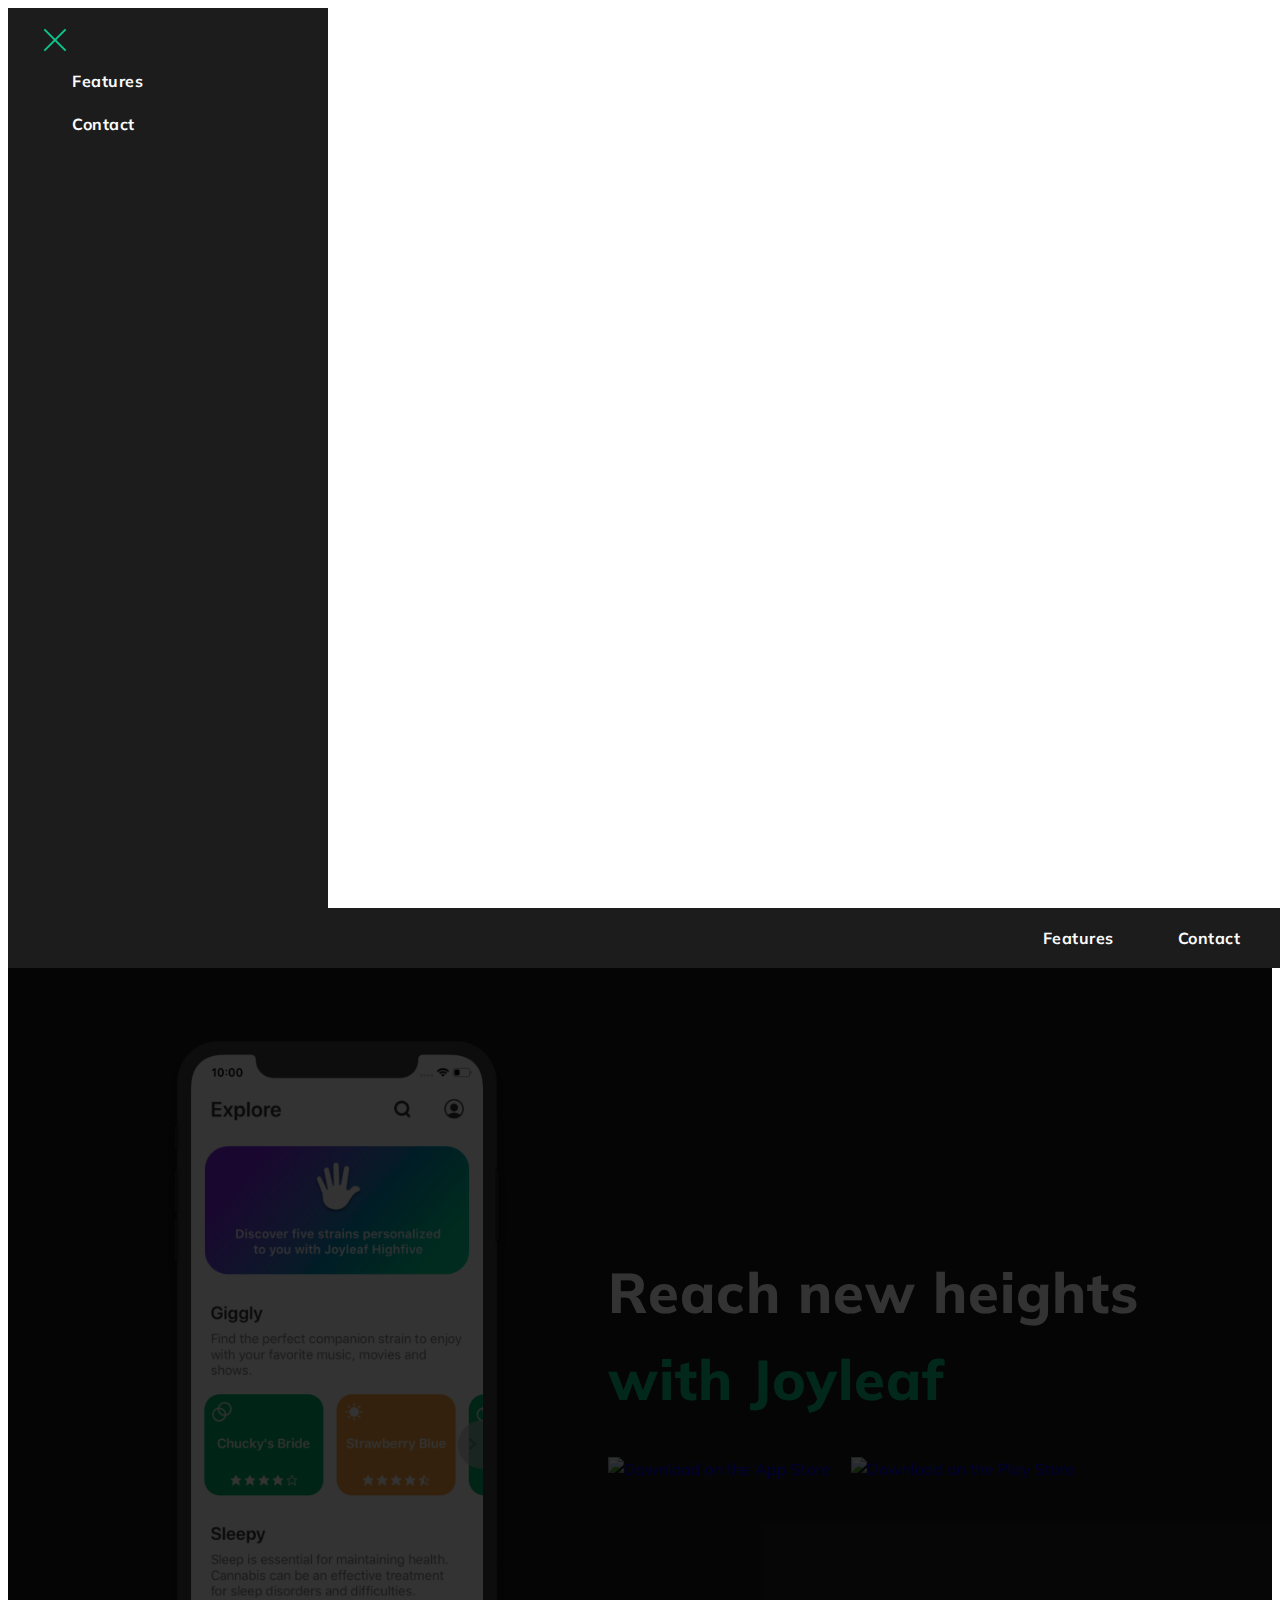
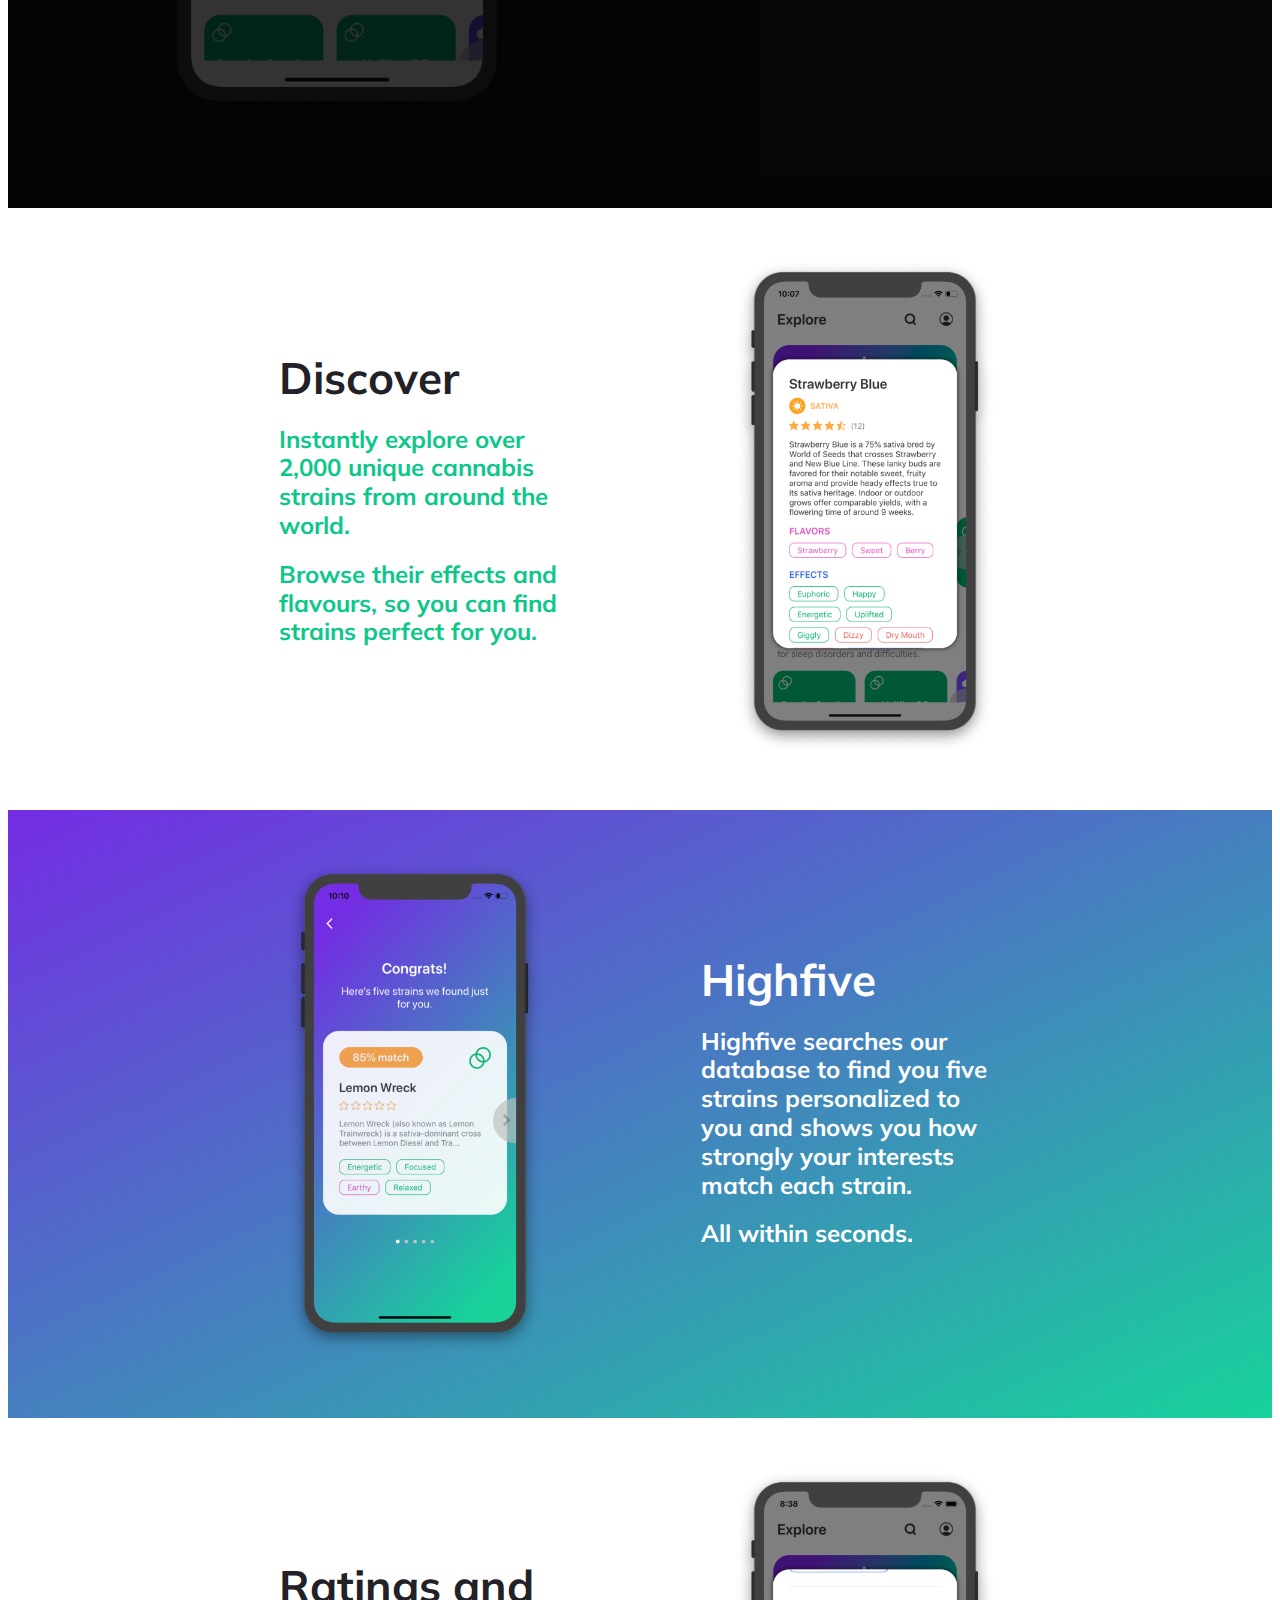
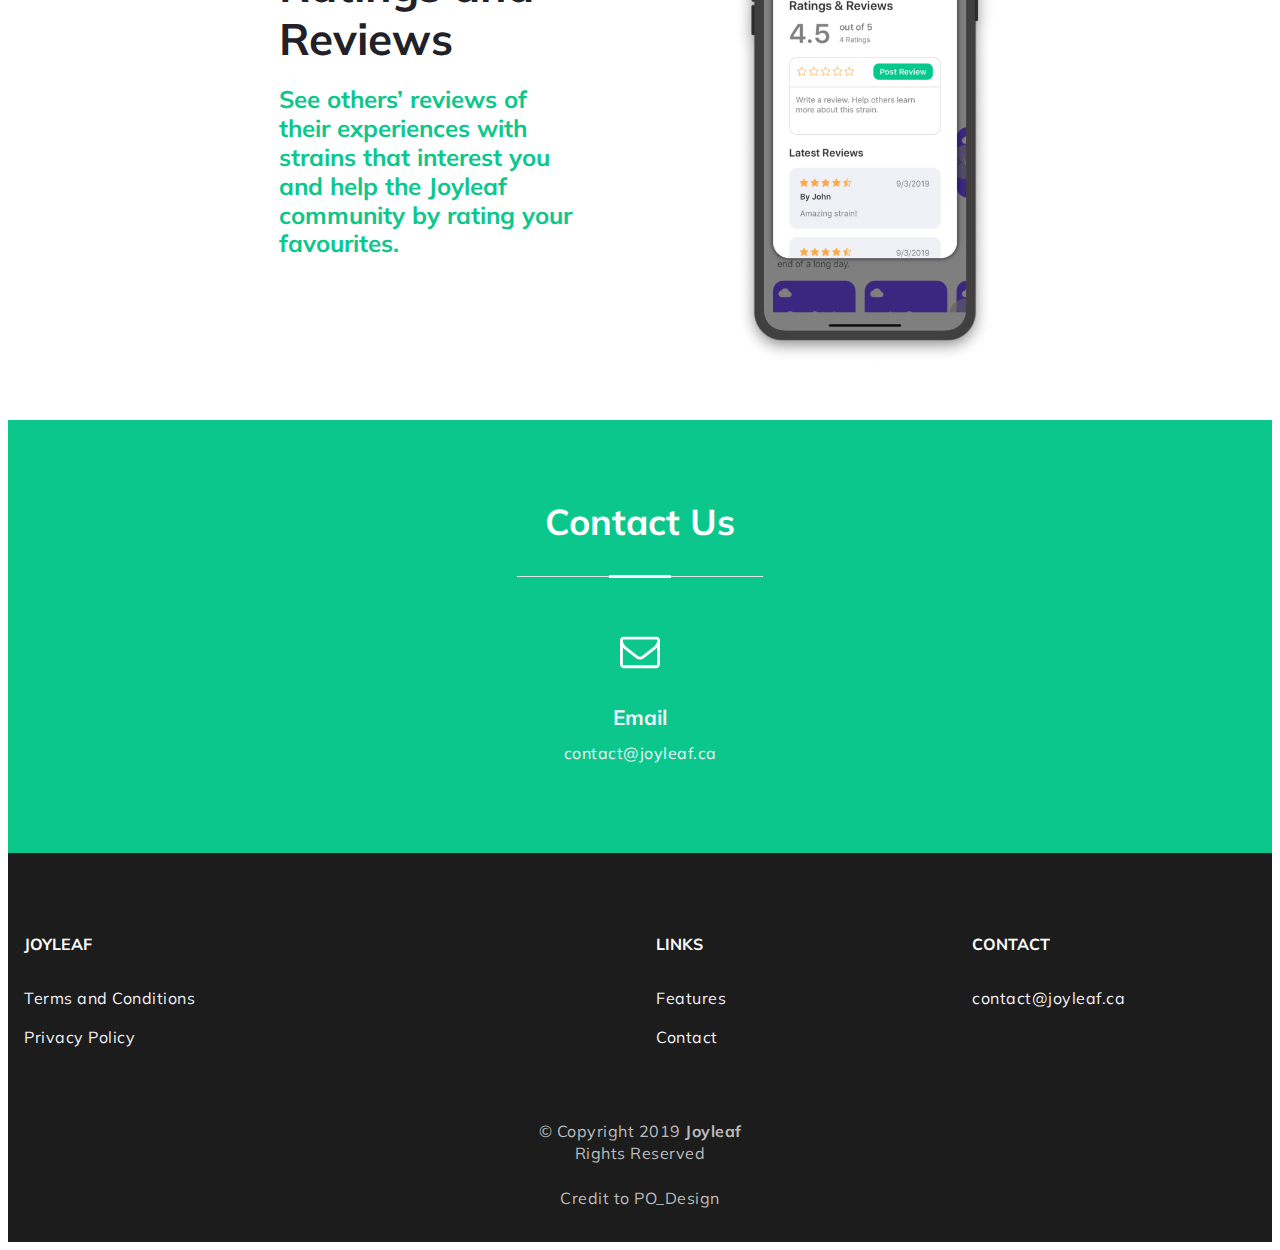
==== commit 6c3b385c: "Merge pull request #8 from po-trottier/dev-branch" ====
--- a/index.html
+++ b/index.html
@@ -6,7 +6,7 @@
     <meta http-equiv="X-UA-Compatible" content="IE=edge">
 
     <meta name="viewport" content="width=device-width, initial-scale=1, minimum-scale=1">
-    <link rel="shortcut icon" href="assets/images/favicon.png" type="image/x-icon">
+    <link rel="shortcut icon" href="assets/images/icon.png" type="image/x-icon">
     <meta name="description" content="">
 
     <title>Joyleaf</title>
@@ -222,7 +222,7 @@
                 <div class="row" style="padding-top: 3rem">
                     <div class="col-left">
                         <div class="title-block mbr-py-3 mbr-white" style="margin-right: 150px">
-                            <h1 class="mbr-white mbr-fonts-style mbr-bold display-2" style="width:300px; color: #212127">Ratings and Reviews.</h1>
+                            <h1 class="mbr-white mbr-fonts-style mbr-bold display-2" style="width:300px; color: #212127">Ratings and Reviews</h1>
                             <h1 class="mbr-white mbr-fonts-style mbr-bold display-3" style="width:300px; margin-top: 20px; margin-bottom: 20px">See others’ reviews of their experiences with strains that interest you and help the Joyleaf community by rating your favourites.</h1>
                         </div>
 
@@ -292,6 +292,11 @@
                     <div class="column column1">
                         <!-- Title-column  -->
                         <h5 class="mbr-fonts-style mbr-bold mbr-pb-3 title-column display-4 align-left">JOYLEAF</h5>
+                        <div class="b-links-1 align-left">
+                                <p class="text-column mbr-fonts-style mbr-regular mbr-py-1 display-4"><a href="terms" class="text-info">Terms and Conditions</a></p>
+                                <p class="text-column mbr-fonts-style mbr-regular mbr-py-1 display-4"><a class="text-info">Privacy Policy</a></p>
+                                <p class="text-column mbr-fonts-style mbr-regular mbr-py-1 display-4"></p>
+                            </div>
                         <!-- Content-column -->
                         <p class="text-column mbr-fonts-style mbr-light display-4"></p>
                     </div>
@@ -339,7 +344,7 @@
 
             <div class="copyright mbr-px-2 mbr-flex mbr-jc-c">
                 <p class="mbr-text mbr-fonts-style mbr-white align-center display-4">© Copyright 2019&nbsp;<strong>Joyleaf</strong>
-                    <br>All Rights Reserved</p>
+                    <br>Rights Reserved<br><br>Credit to PO_Design</p>
             </div>
         </div>
     </section>
--- a/styles.css
+++ b/styles.css
@@ -3,6 +3,16 @@
 }
 ::-moz-selection{
     background: rgba(10, 199, 139, 0.3);
+}
+p.MsoNormal, li.MsoNormal, div.MsoNormal{
+	mso-style-unhide:no;
+	mso-style-qformat:yes;
+	mso-style-parent:"";
+	margin:0cm;
+	margin-bottom:.0001pt;
+	mso-pagination:widow-orphan;
+	font-size:12.0pt;
+	font-family:'Muli',sans-serif;
 }
 div, span, h1, h2, h3, h4, h5, p, a, ul, li{
     font:inherit
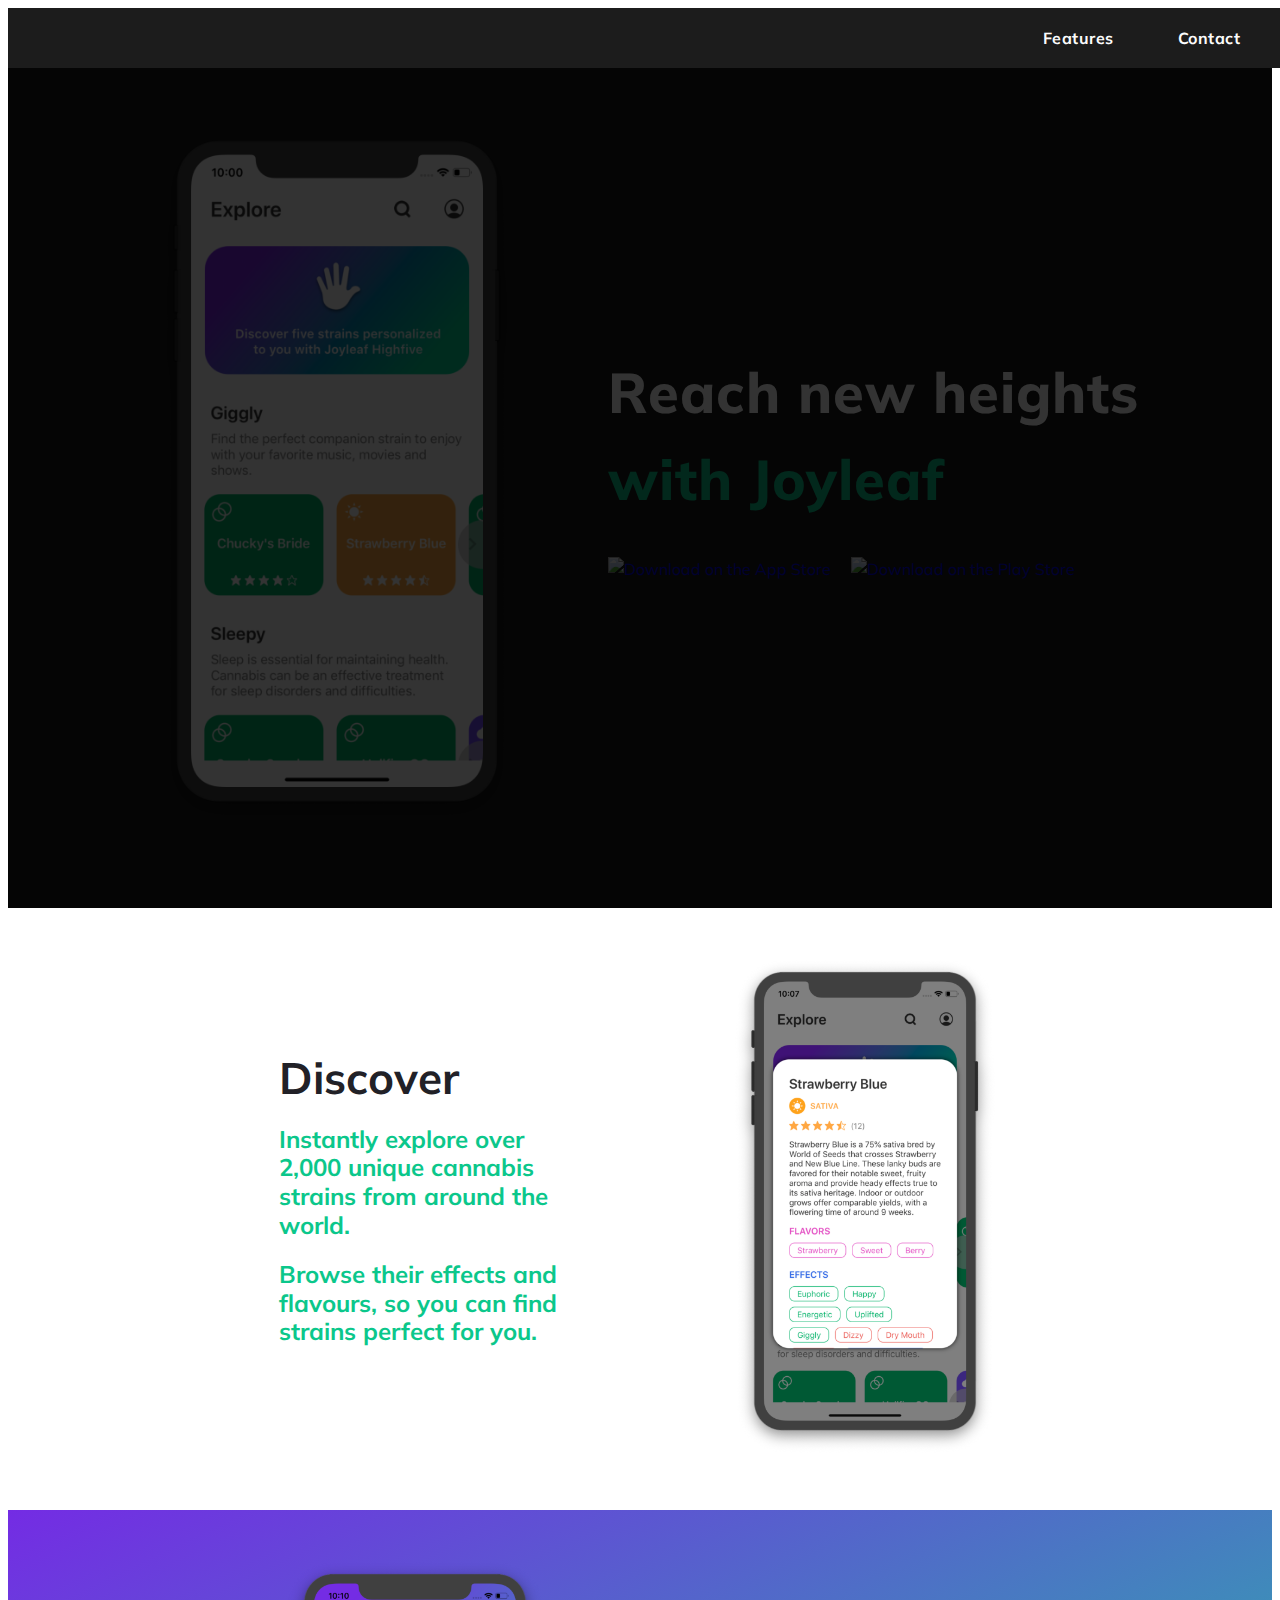
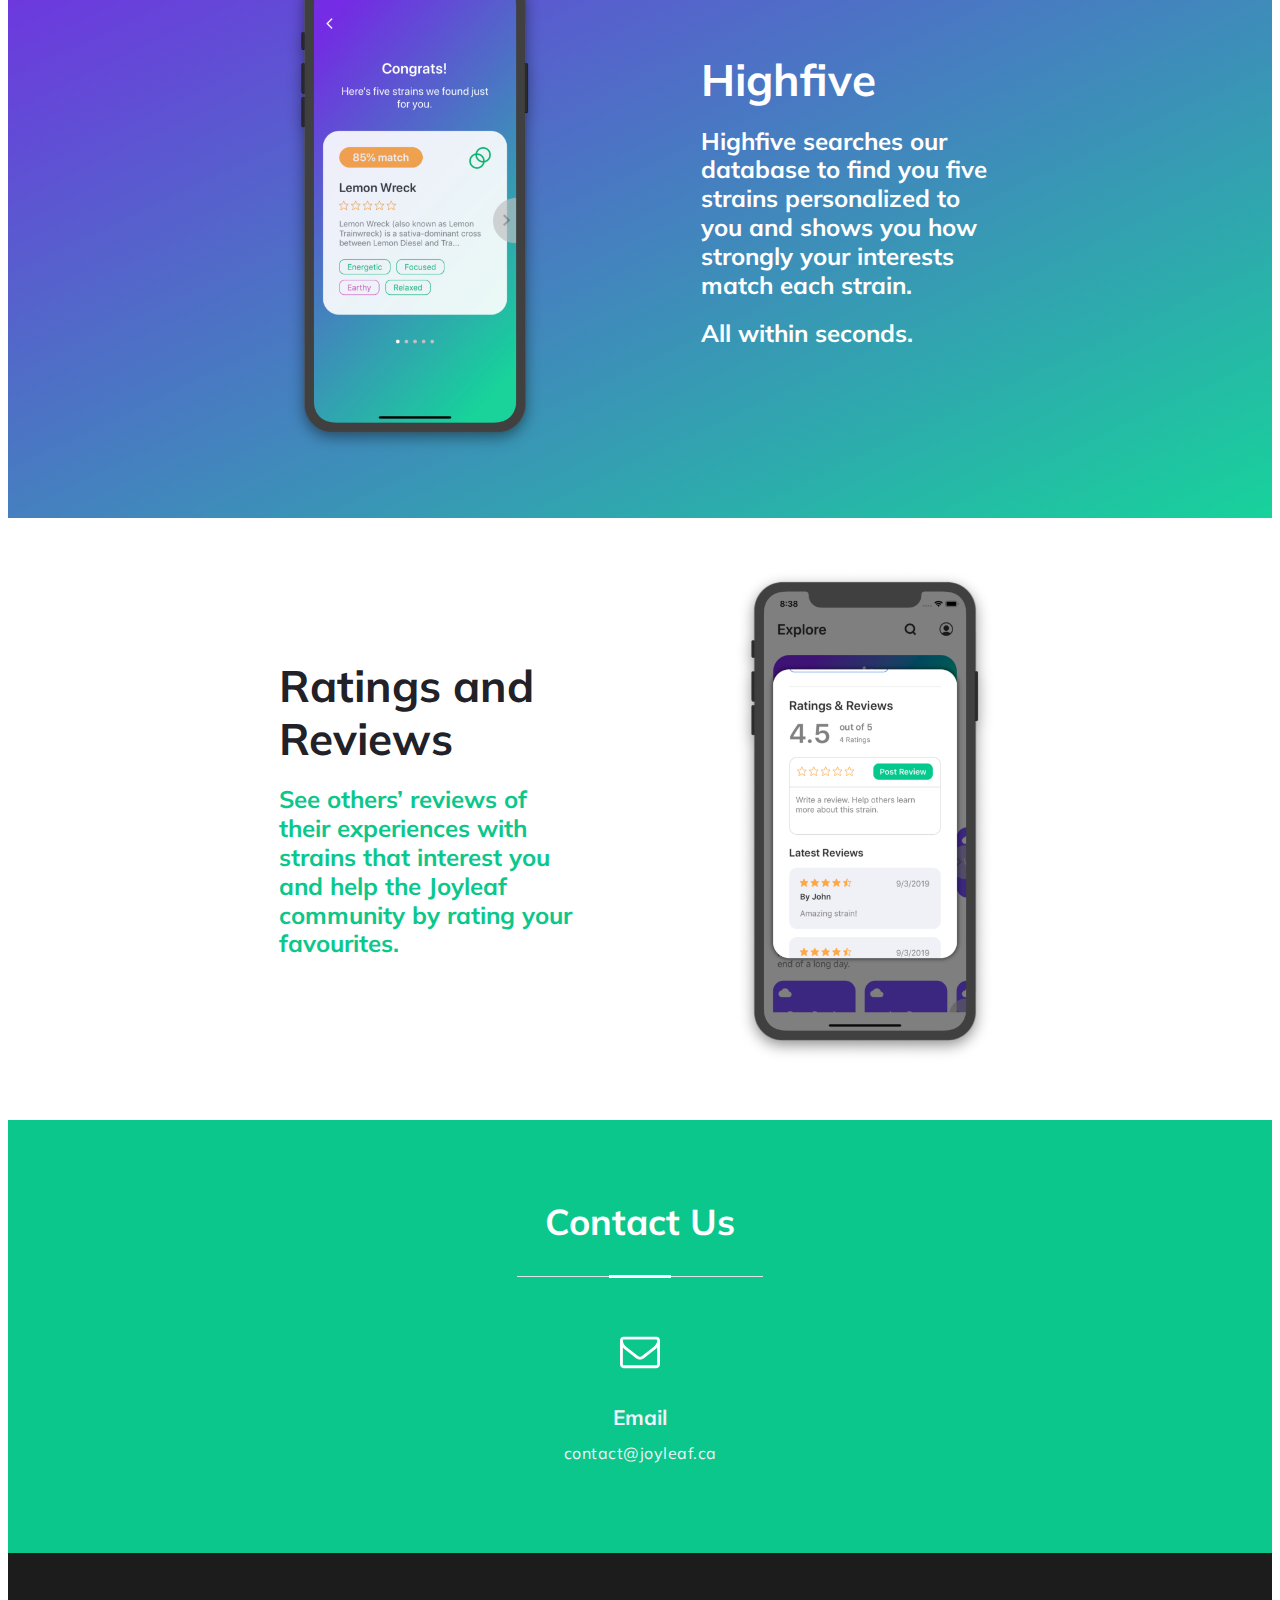
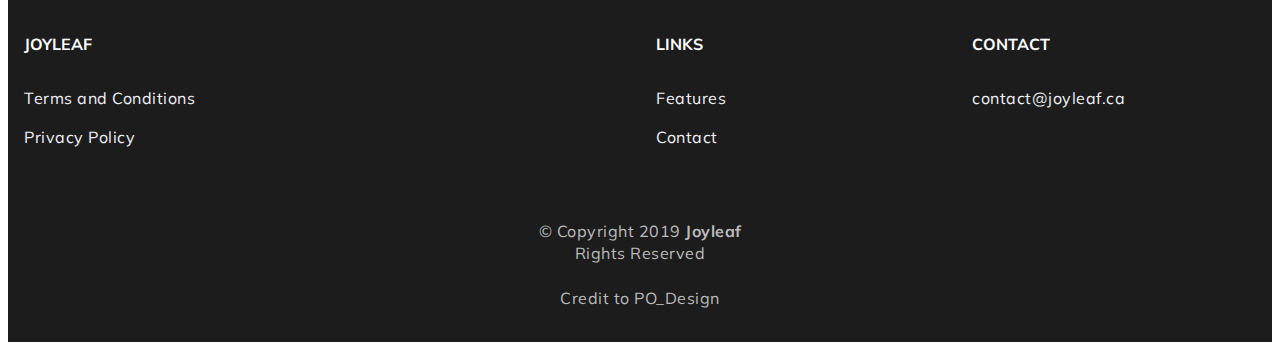
==== commit 25718ba1: "Merge pull request #12 from po-trottier/dev-branch" ====
--- a/index.html
+++ b/index.html
@@ -49,28 +49,6 @@
     <div id="scrollToTopMarker">
         <amp-position-observer on="enter:hideScrollToTopAnim.start; exit:showScrollToTopAnim.start" layout="nodisplay"> </amp-position-observer>
     </div>
-    <amp-sidebar id="sidebar" class="cid-rvslEOBmz8" layout="nodisplay" side="right">
-        <div class="builder-sidebar" id="builder-sidebar">
-            <button on="tap:sidebar.close" class="close-sidebar">
-                <span></span>
-                <span></span>
-            </button>
-
-            <!-- List -->
-            <ul class="navbar-nav nav-dropdown" data-app-modern-menu="true">
-                <li class="nav-item">
-                    <a class="nav-link link text-white display-4" href="#features">
-            Features<br></a>
-                </li>
-                <li class="nav-item">
-                    <a class="nav-link link text-white display-4" href="#contact">
-            Contact
-          </a>
-                </li>
-            </ul>
-
-        </div>
-    </amp-sidebar>
     <section class="menu1 menu horizontal-menu cid-rvslEOBmz8" id="menu2-1">
         <!--  -->
 
@@ -107,13 +85,6 @@
                     </li>
                 </ul>
             </div>
-
-            <button on="tap:sidebar.toggle" class="ampstart-btn hamburger sticky-but">
-                <span></span>
-                <span></span>
-                <span></span>
-                <span></span>
-            </button>
         </nav>
         <!-- AMP plug -->
 
@@ -141,7 +112,7 @@
                         <div class="row download" style="display: flex;">
                             <div class="column" id="badge" style="margin-right: 20px">
                                 <div class="mbr-pt-1 align-center">
-                                    <a href="https://www.apple.com/ca/ios/app-store/" target="_blank" class=""><img src="assets/images/app-store.svg" alt="Download on the App Store" style="width: auto; height: 60px;"></a>
+                                    <a href="https://apps.apple.com/us/app/joyleaf/id1476210065?ls=1" target="_blank" class=""><img src="assets/images/app-store.svg" alt="Download on the App Store" style="width: auto; height: 60px;"></a>
                                 </div>
                             </div>
                             <div class="column" id="badge">
@@ -153,7 +124,7 @@
                       </div>
                     <div class="vertical-download">
                       <div class="mbr-pt-1 align-center" style="margin-bottom: 10px">
-                        <a href="https://www.apple.com/ca/ios/app-store/" target="_blank" class="">
+                        <a href="https://apps.apple.com/us/app/joyleaf/id1476210065?ls=1" target="_blank" class="">
                           <img src="assets/images/app-store.svg" alt="Download on the App Store" style="width: auto; height: 60px;">
                         </a>
                       </div>
@@ -294,7 +265,7 @@
                         <h5 class="mbr-fonts-style mbr-bold mbr-pb-3 title-column display-4 align-left">JOYLEAF</h5>
                         <div class="b-links-1 align-left">
                                 <p class="text-column mbr-fonts-style mbr-regular mbr-py-1 display-4"><a href="terms" class="text-info">Terms and Conditions</a></p>
-                                <p class="text-column mbr-fonts-style mbr-regular mbr-py-1 display-4"><a class="text-info">Privacy Policy</a></p>
+                                <p class="text-column mbr-fonts-style mbr-regular mbr-py-1 display-4"><a href="privacy" class="text-info">Privacy Policy</a></p>
                                 <p class="text-column mbr-fonts-style mbr-regular mbr-py-1 display-4"></p>
                             </div>
                         <!-- Content-column -->
--- a/styles.css
+++ b/styles.css
@@ -278,6 +278,12 @@
     margin-right:auto;
     margin-left:auto
 }
+@media (max-width: 991px){
+    .container{
+        padding-right:3rem;
+        padding-left:3rem;
+    }
+}
 .mbr-flex{
     display:flex
 }
@@ -658,6 +664,11 @@
     transition:all .3s;
     background-color:#1c1c1c
 }
+@media (max-width: 991px){
+    .cid-rvslEOBmz8 .navbar{
+        display: none
+    }
+}
 .cid-rvslEOBmz8 .navbar .navbar-logo{
     margin-left:.8rem;
     margin-right:.8rem
@@ -672,23 +683,6 @@
     flex-basis:100%;
     -webkit-align-items:center;
     align-items:center
-}
-@media (max-width: 991px){
-    .cid-rvslEOBmz8 .navbar .navbar-collapse{
-        display:none;
-        width:100%;
-        position:absolute;
-        top:0;
-        right:0;
-        min-height:100vh;
-        background:#1c1c1c;
-        padding:1rem 2rem 1rem 2rem
-    }
-    .cid-rvslEOBmz8 .navbar .navbar-brand{
-        -ms-flex-negative:initial;
-        flex-shrink:initial;
-        word-break:break-word
-    }
 }
 .cid-rvslEOBmz8 .navbar-brand{
     display:flex;
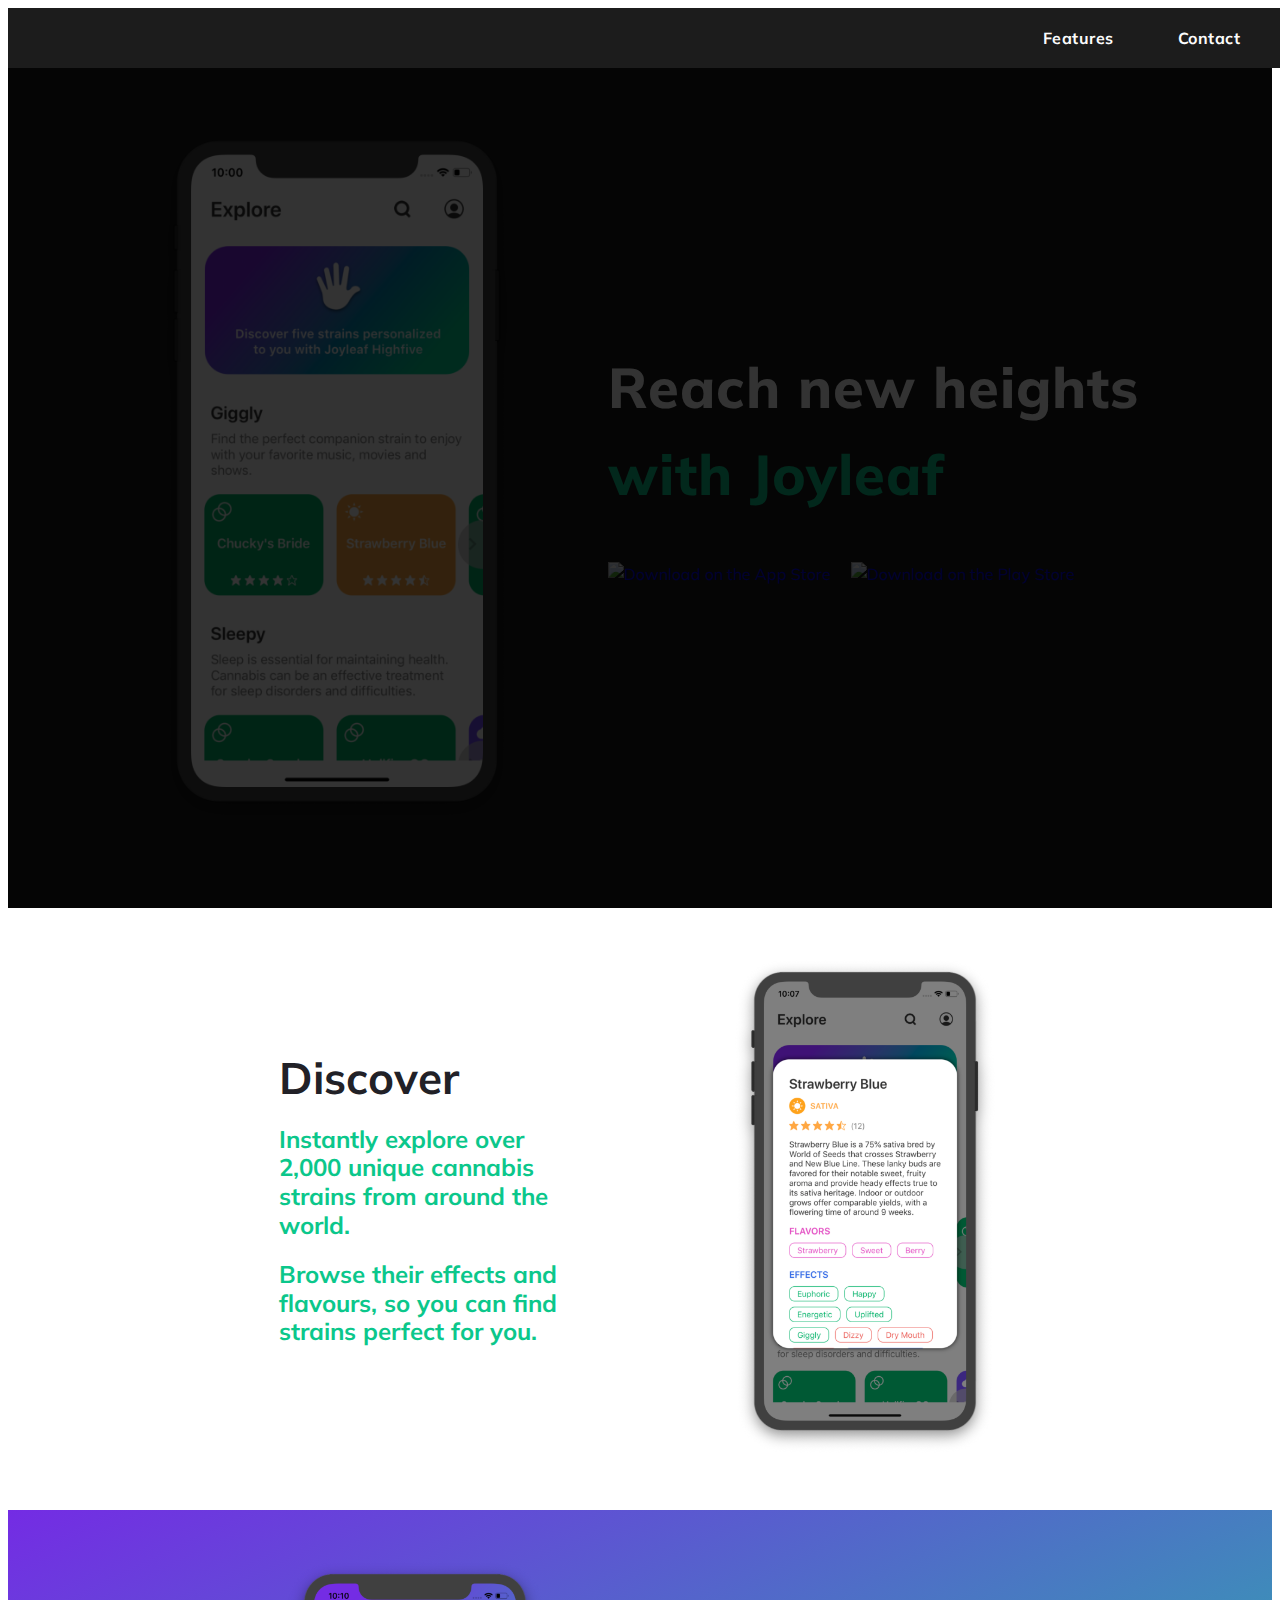
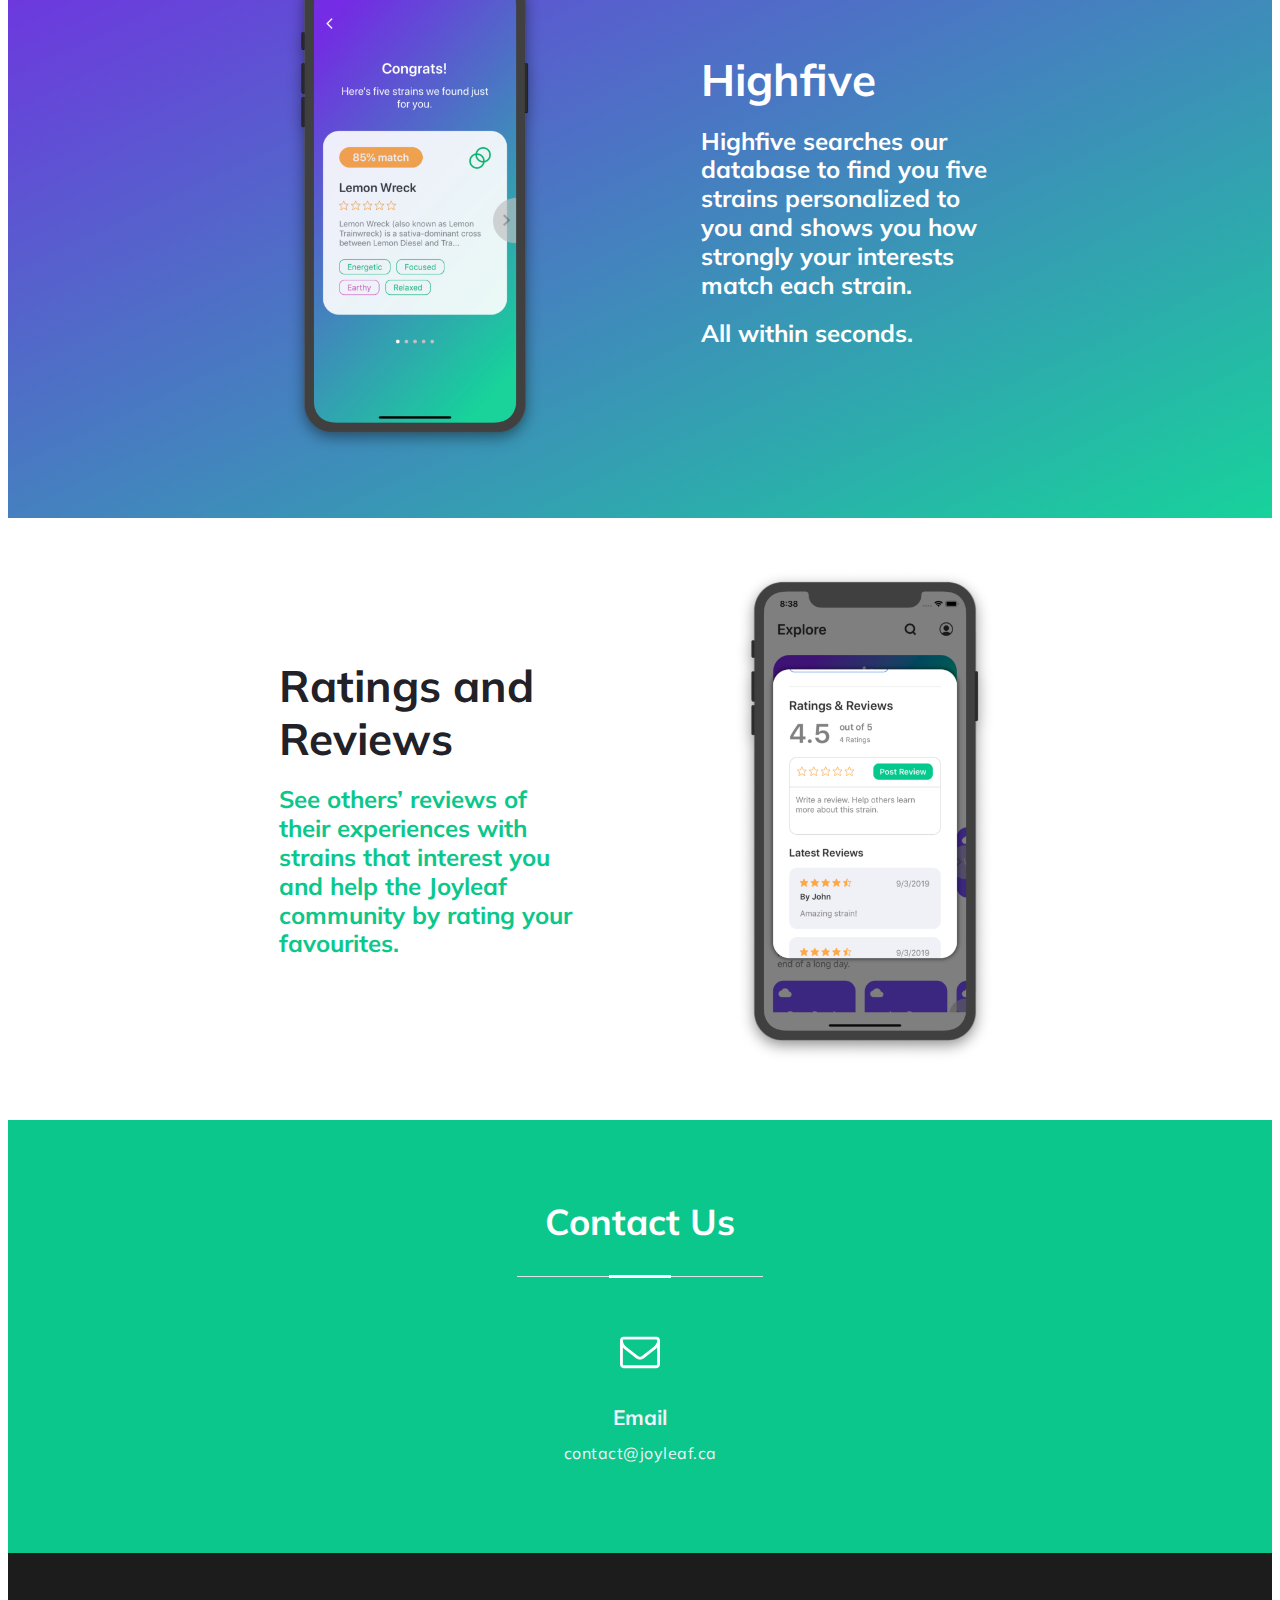
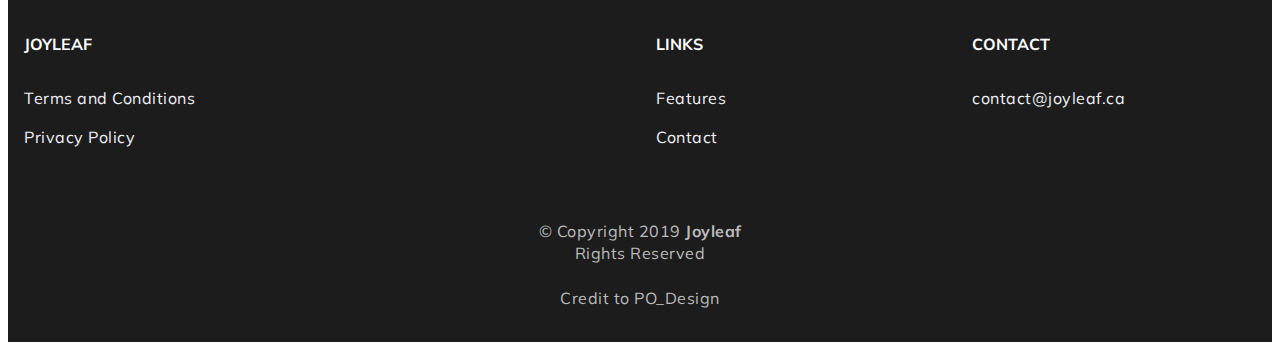
==== commit 42993b65: "Merge pull request #16 from po-trottier/dev-branch" ====
--- a/index.html
+++ b/index.html
@@ -98,6 +98,7 @@
         <!-- Container -->
         <div class="container">
             <div class="main-wrapper mbr-flex mbr-column flex-al-c">
+                <img class="header-logo-img" src="assets/images/logo.png" alt="" title="">
                 <div class="row">
                     <div class="col-left">
                         <img class="custom-header-img" src="assets/images/header.png" alt="" title="" style="margin-right: 75px">
@@ -106,7 +107,7 @@
                         <!-- Titles -->
                         <div class="title-block mbr-py-3 mbr-white">
                             <h1 class="mbr-white mbr-fonts-style mbr-bold display-1" style="color: #ffffff">Reach new heights</h1>
-                            <h1 class="mbr-white mbr-fonts-style mbr-bold display-1" style="margin-top: 20px; margin-bottom: 20px">with Joyleaf</h1>
+                            <h1 class="mbr-white mbr-fonts-style mbr-bold display-1" style="margin-top: 20px; margin-bottom: 30px">with Joyleaf</h1>
                         </div>
                         <!-- Button-link -->
                         <div class="row download" style="display: flex;">
@@ -130,7 +131,7 @@
                       </div>
                       <div class="mbr-pt-1 align-center">
                         <a href="https://play.google.com/store?hl=en" target="_blank" class="">
-                          <img src="assets/images/play-store.svg" alt="Download on the Play Store" style="width: auto; height: 60px;">
+                          <img src="assets/images/play-store.svg" alt="Download on the Play Store" style="width: auto; height: 60px; margin-bottom: 50px">
                         </a>
                       </div>
                     </div>
--- a/styles.css
+++ b/styles.css
@@ -278,12 +278,6 @@
     margin-right:auto;
     margin-left:auto
 }
-@media (max-width: 991px){
-    .container{
-        padding-right:3rem;
-        padding-left:3rem;
-    }
-}
 .mbr-flex{
     display:flex
 }
@@ -544,13 +538,12 @@
 }
 @media (max-width: 768px){
     .display-1{
-        font-size:2.88rem;
-        font-size:calc( 1.91rem + (3.6 - 1.91) * ((100vw - 20rem) / (48 - 20)));
+        font-size:2.5rem;
+        font-size:calc( 2.5rem + (3.6 - 1.91) * ((100vw - 20rem) / (48 - 20)));
         line-height:calc( 1.4 * (1.91rem + (3.6 - 1.91) * ((100vw - 20rem) / (48 - 20))))
     }
     .display-2{
         font-size:1.96rem;
-        font-size:calc( 1.5075rem + (2.45 - 1.5075) * ((100vw - 20rem) / (48 - 20)));
         line-height:calc( 1.4 * (1.5075rem + (2.45 - 1.5075) * ((100vw - 20rem) / (48 - 20))))
     }
     .display-4{
@@ -915,6 +908,18 @@
     font-size:1.5rem;
     color:#ffffff
 }
+.cid-rvslOstCaH .header-logo-img{
+    display: none;
+}
+@media (max-width: 991px){
+    .cid-rvslOstCaH .header-logo-img{
+        display: block;
+        width: 3vh;
+        height: auto;
+        margin-right: 0.5rem;
+        margin-bottom: 30px;
+    }
+}
 .cid-rvslOstCaH .custom-header-img{
     height:80vh;
     width:auto;
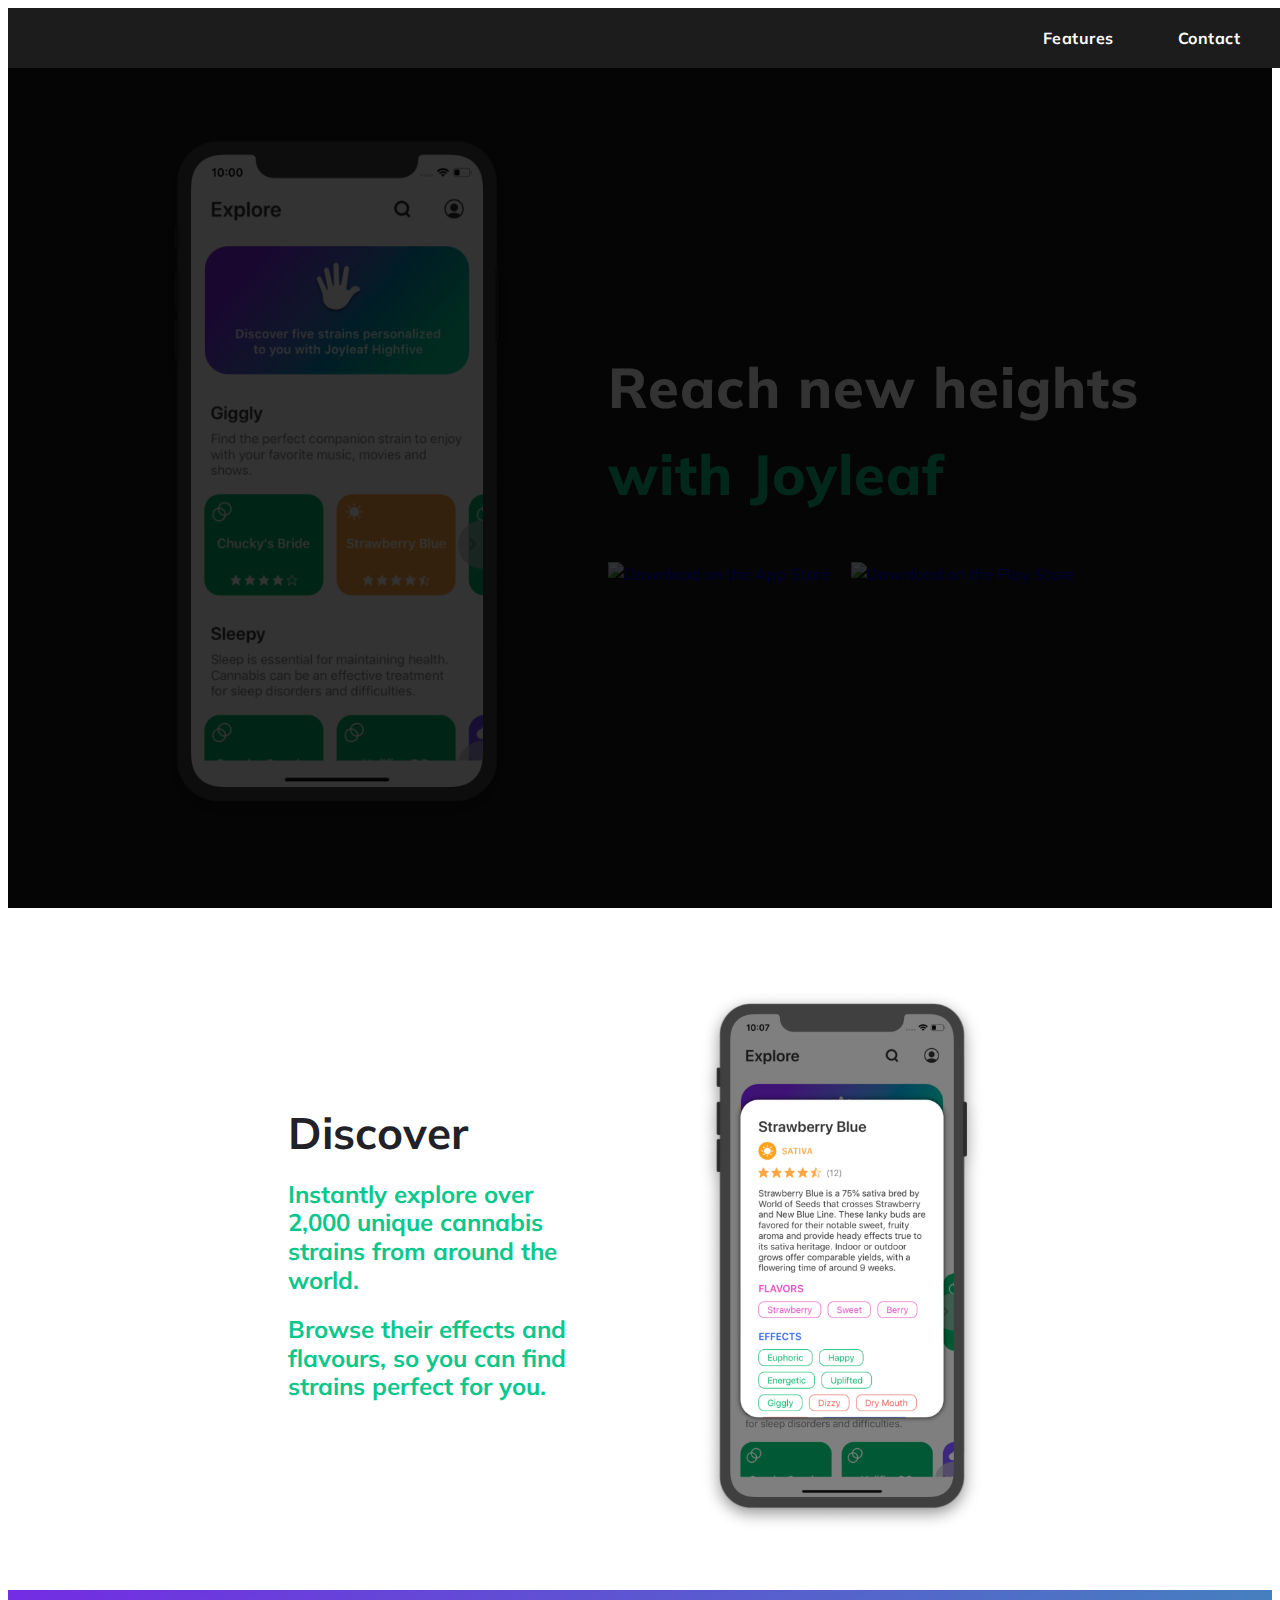
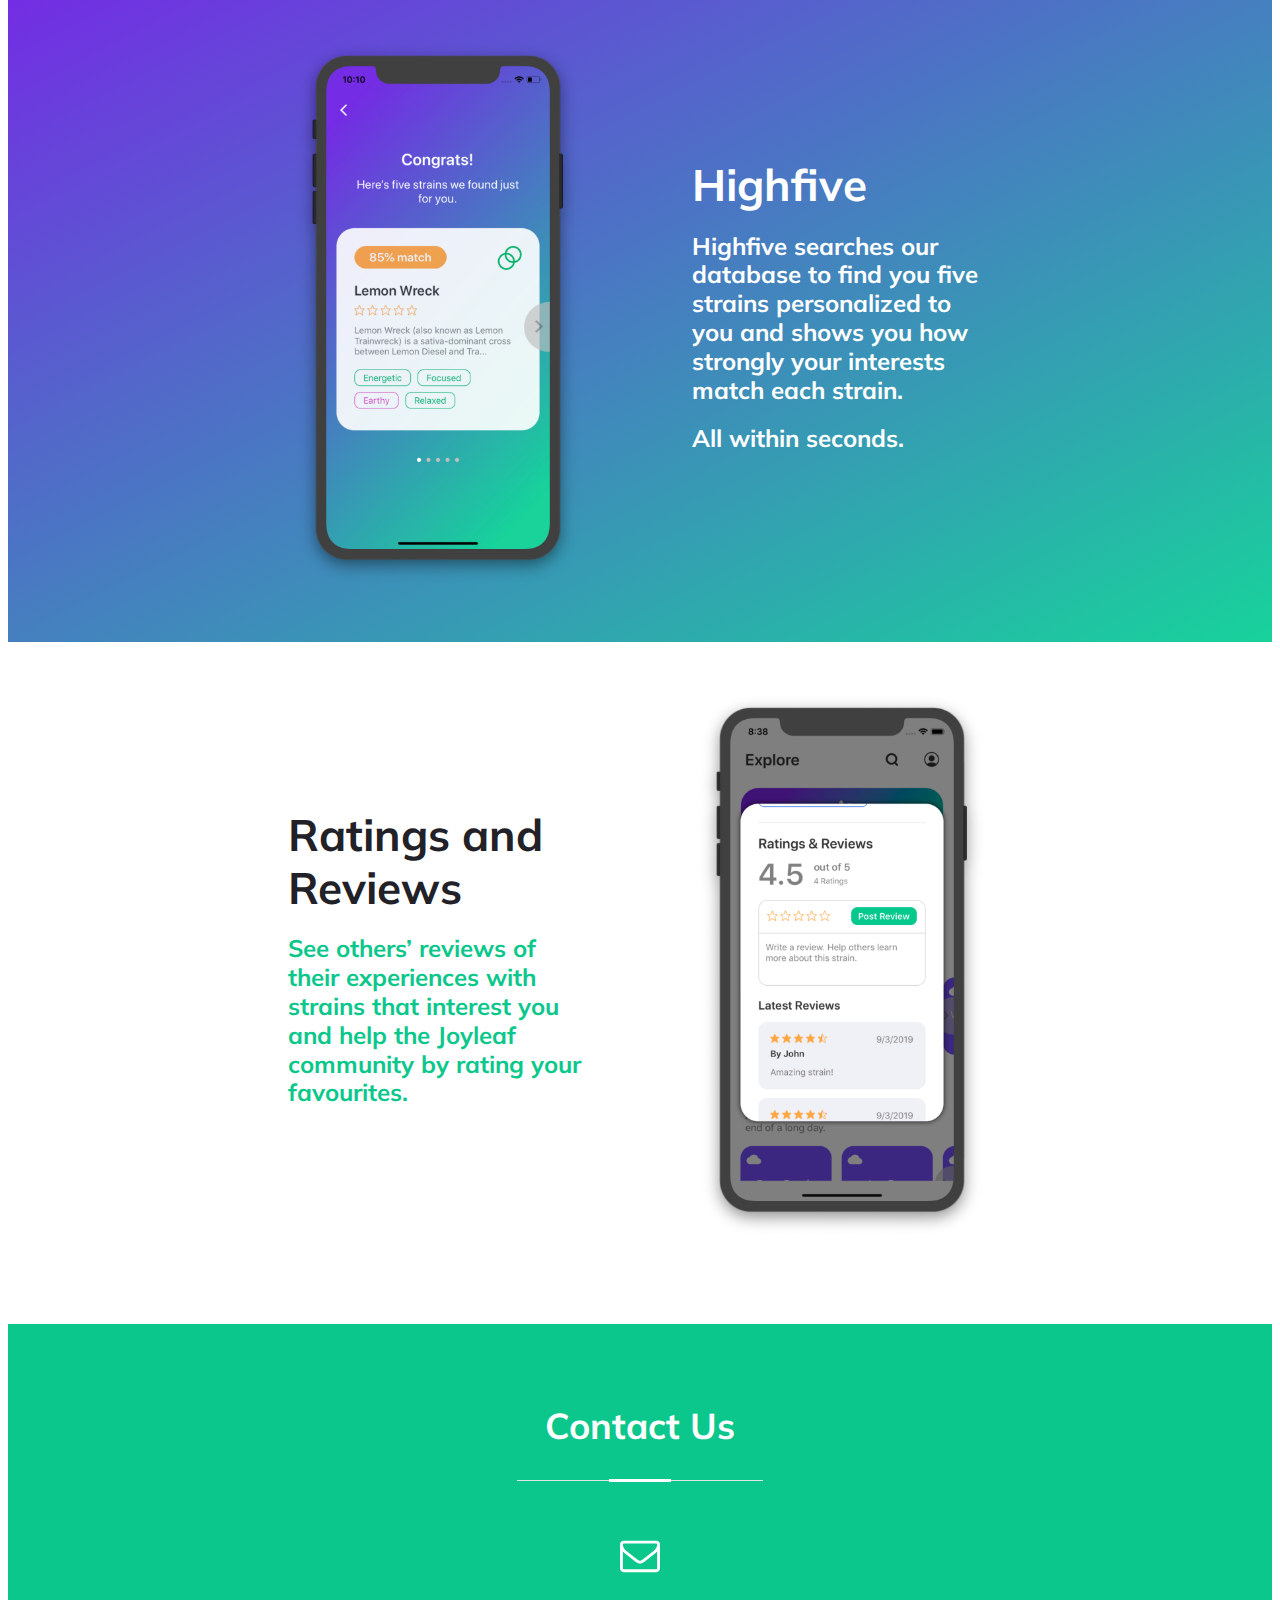
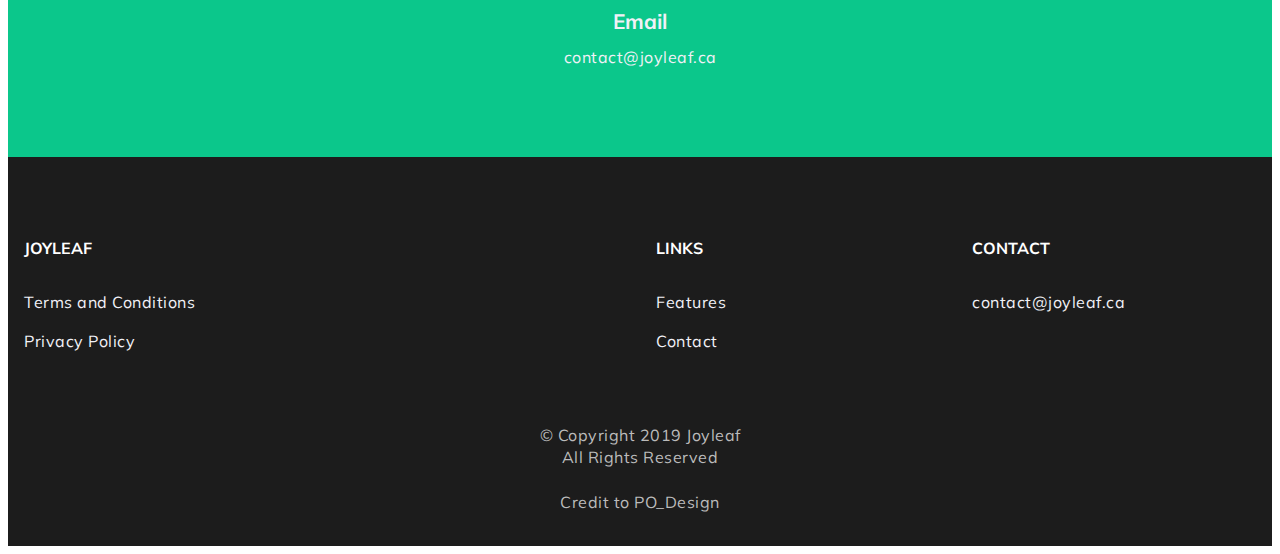
==== commit cd9e12f9: "-" ====
--- a/index.html
+++ b/index.html
@@ -1,325 +1,283 @@
 <!DOCTYPE html>
+
 <html amp>
-
-<head>
-    <meta charset="UTF-8">
-    <meta http-equiv="X-UA-Compatible" content="IE=edge">
-
-    <meta name="viewport" content="width=device-width, initial-scale=1, minimum-scale=1">
-    <link rel="shortcut icon" href="assets/images/icon.png" type="image/x-icon">
-    <meta name="description" content="">
-
-    <title>Joyleaf</title>
-
-    <link rel="canonical" href="./">
-
-    <noscript>
-        <style amp-boilerplate>
-            body {
-                -webkit-animation: none;
-                -moz-animation: none;
-                -ms-animation: none;
-                animation: none
-            }
-        </style>
-    </noscript>
-
-    <link href="https://fonts.googleapis.com/css?family=Muli:200,200i,300,300i,400,400i,600,600i,700,700i,800,800i" rel="stylesheet">
-
-    <script async src="https://cdn.ampproject.org/v0.js"></script>
-    <script async custom-element="amp-animation" src="https://cdn.ampproject.org/v0/amp-animation-0.1.js"></script>
-    <script async custom-element="amp-position-observer" src="https://cdn.ampproject.org/v0/amp-position-observer-0.1.js"></script>
-    <script async custom-element="amp-analytics" src="https://cdn.ampproject.org/v0/amp-analytics-0.1.js"></script>
-    <script async custom-element="amp-sidebar" src="https://cdn.ampproject.org/v0/amp-sidebar-0.1.js"></script>
-    <script async custom-element="amp-lightbox" src="https://cdn.ampproject.org/v0/amp-lightbox-0.1.js"></script>
-    <script async custom-element="amp-youtube" src="https://cdn.ampproject.org/v0/amp-youtube-0.1.js"></script>
-    <script async custom-element="amp-image-lightbox" src="https://cdn.ampproject.org/v0/amp-image-lightbox-0.1.js"></script>
-
-    <link rel="stylesheet" href="./styles.css">
-</head>
-
-<body>
-    <div id="top-page"></div>
-    <amp-animation id="showScrollToTopAnim" layout="nodisplay">
-        <script type="application/json"> { "duration": "200ms", "fill": "both", "iterations": "1", "direction": "alternate", "animations": [ { "selector": "#scrollToTopButton", "keyframes": [ { "opacity": "0.4", "visibility": "visible" } ] } ] } </script>
-    </amp-animation>
-    <amp-animation id="hideScrollToTopAnim" layout="nodisplay">
-        <script type="application/json"> { "duration": "200ms", "fill": "both", "iterations": "1", "direction": "alternate", "animations": [ { "selector": "#scrollToTopButton", "keyframes": [ { "opacity": "0", "visibility": "hidden" } ] } ] } </script>
-    </amp-animation>
-    <div id="scrollToTopMarker">
-        <amp-position-observer on="enter:hideScrollToTopAnim.start; exit:showScrollToTopAnim.start" layout="nodisplay"> </amp-position-observer>
-    </div>
-    <section class="menu1 menu horizontal-menu cid-rvslEOBmz8" id="menu2-1">
-        <!--  -->
-
-        <!--  -->
-        <!-- Navbar -->
-        <nav class="navbar navbar-dropdown navbar-fixed-top navbar-expand-lg">
-            <!-- Wrapper-Brand -->
-            <div class="navbar-brand">
-                <!-- Logo -->
-                <span class="navbar-logo">
-        <amp-img src="assets/images/logo.png" layout="responsive" width="45" height="45" alt="" class="mobirise-loader">
-          <div placeholder="" class="placeholder">
-                                <div class="mobirise-spinner">
-                                </div></div>
-          <a href="./"></a>
-        </amp-img>
-      </span>
-                <!-- Brand -->
-
-            </div>
-            <!-- Menu  -->
-            <div class="collapse navbar-collapse" id="navbarSupportedContent">
-
-                <!-- List -->
-                <ul class="navbar-nav nav-dropdown" data-app-modern-menu="true">
-                    <li class="nav-item">
-                        <a class="nav-link link text-white display-4" href="#features">
-            Features<br></a>
-                    </li>
-                    <li class="nav-item">
-                        <a class="nav-link link text-white display-4" href="#contact">
-            Contact
-          </a>
-                    </li>
-                </ul>
-            </div>
-        </nav>
-        <!-- AMP plug -->
-
-    </section>
-
-    <section class="header4 cid-rvslOstCaH mbr-fullscreen" id="header4-3">
-
-        <!--  -->
-        <!-- Overlay -->
-        <div class="mbr-overlay"></div>
-        <!-- Container -->
-        <div class="container">
-            <div class="main-wrapper mbr-flex mbr-column flex-al-c">
-                <img class="header-logo-img" src="assets/images/logo.png" alt="" title="">
-                <div class="row">
-                    <div class="col-left">
-                        <img class="custom-header-img" src="assets/images/header.png" alt="" title="" style="margin-right: 75px">
-                    </div>
-                    <div class="col-right">
-                        <!-- Titles -->
-                        <div class="title-block mbr-py-3 mbr-white">
-                            <h1 class="mbr-white mbr-fonts-style mbr-bold display-1" style="color: #ffffff">Reach new heights</h1>
-                            <h1 class="mbr-white mbr-fonts-style mbr-bold display-1" style="margin-top: 20px; margin-bottom: 30px">with Joyleaf</h1>
-                        </div>
-                        <!-- Button-link -->
-                        <div class="row download" style="display: flex;">
-                            <div class="column" id="badge" style="margin-right: 20px">
-                                <div class="mbr-pt-1 align-center">
-                                    <a href="https://apps.apple.com/us/app/joyleaf/id1476210065?ls=1" target="_blank" class=""><img src="assets/images/app-store.svg" alt="Download on the App Store" style="width: auto; height: 60px;"></a>
-                                </div>
-                            </div>
-                            <div class="column" id="badge">
-                                <div class="mbr-pt-1 align-center">
-                                    <a href="https://play.google.com/store?hl=en" target="_blank" class=""><img src="assets/images/play-store.svg" alt="Download on the Play Store" style="width: auto; height: 60px;"></a>
-                                </div>
-                            </div>
-                        </div>
-                      </div>
-                    <div class="vertical-download">
-                      <div class="mbr-pt-1 align-center" style="margin-bottom: 10px">
-                        <a href="https://apps.apple.com/us/app/joyleaf/id1476210065?ls=1" target="_blank" class="">
-                          <img src="assets/images/app-store.svg" alt="Download on the App Store" style="width: auto; height: 60px;">
-                        </a>
-                      </div>
-                      <div class="mbr-pt-1 align-center">
-                        <a href="https://play.google.com/store?hl=en" target="_blank" class="">
-                          <img src="assets/images/play-store.svg" alt="Download on the Play Store" style="width: auto; height: 60px; margin-bottom: 50px">
-                        </a>
-                      </div>
-                    </div>
-                </div>
-            </div>
+    <head>
+        <meta charset="UTF-8">
+        <meta http-equiv="X-UA-Compatible" content="IE=edge">
+
+        <meta name="viewport" content="width=device-width, initial-scale=1, minimum-scale=1">
+        <link rel="shortcut icon" href="assets/images/icon.png" type="image/x-icon">
+        <meta name="description" content="">
+
+        <title>Joyleaf</title>
+
+        <link rel="canonical" href="./">
+
+        <noscript>
+            <style amp-boilerplate>
+                body {
+                    -webkit-animation: none;
+                    -moz-animation: none;
+                    -ms-animation: none;
+                    animation: none
+                }
+            </style>
+        </noscript>
+
+        <link href="https://fonts.googleapis.com/css?family=Muli:200,200i,300,300i,400,400i,600,600i,700,700i,800,800i" rel="stylesheet">
+
+        <script async src="https://cdn.ampproject.org/v0.js"></script>
+        <script async custom-element="amp-animation" src="https://cdn.ampproject.org/v0/amp-animation-0.1.js"></script>
+        <script async custom-element="amp-position-observer" src="https://cdn.ampproject.org/v0/amp-position-observer-0.1.js"></script>
+        <script async custom-element="amp-analytics" src="https://cdn.ampproject.org/v0/amp-analytics-0.1.js"></script>
+        <script async custom-element="amp-sidebar" src="https://cdn.ampproject.org/v0/amp-sidebar-0.1.js"></script>
+        <script async custom-element="amp-lightbox" src="https://cdn.ampproject.org/v0/amp-lightbox-0.1.js"></script>
+        <script async custom-element="amp-youtube" src="https://cdn.ampproject.org/v0/amp-youtube-0.1.js"></script>
+        <script async custom-element="amp-image-lightbox" src="https://cdn.ampproject.org/v0/amp-image-lightbox-0.1.js"></script>
+
+        <link rel="stylesheet" href="./styles.css">
+    </head>
+
+    <body>
+        <div id="top-page"></div>
+
+        <amp-animation id="showScrollToTopAnim" layout="nodisplay">
+            <script type="application/json"> { "duration": "200ms", "fill": "both", "iterations": "1", "direction": "alternate", "animations": [ { "selector": "#scrollToTopButton", "keyframes": [ { "opacity": "0.4", "visibility": "visible" } ] } ] } </script>
+        </amp-animation>
+
+        <amp-animation id="hideScrollToTopAnim" layout="nodisplay">
+            <script type="application/json"> { "duration": "200ms", "fill": "both", "iterations": "1", "direction": "alternate", "animations": [ { "selector": "#scrollToTopButton", "keyframes": [ { "opacity": "0", "visibility": "hidden" } ] } ] } </script>
+        </amp-animation>
+
+        <div id="scrollToTopMarker">
+            <amp-position-observer on="enter:hideScrollToTopAnim.start; exit:showScrollToTopAnim.start" layout="nodisplay"> </amp-position-observer>
         </div>
-        <!-- Lightbox -->
-        <amp-lightbox id="my-lightbox" layout="nodisplay">
-            <div class="lightbox" on="tap:my-lightbox.close" role="button" tabindex="0">
-                <div class="container">
-                    <div class="video-block">
-                        <amp-youtube width="16" height="9" layout="responsive" data-videoid="VQRjouwKDlU"></amp-youtube>
-
-                    </div>
-                </div>
-            </div>
-        </amp-lightbox>
-    </section>
-
-    <section class="features4 cid-rvslRdlL72" id="features">
-        <!--  -->
-
-        <!--  -->
-        <!-- Overlay -->
-
-        <!-- Container -->
-        <div class="container">
-            <div class="main-wrapper mbr-flex mbr-column flex-al-c">
-                <div class="row" style="padding-bottom: 3rem">
-                    <div class="col-left">
-                        <div class="title-block mbr-py-3 mbr-white" style="margin-right: 150px">
-                            <h1 class="mbr-white mbr-fonts-style mbr-bold display-2" style="color: #212127">Discover</h1>
-                            <h1 class="mbr-white mbr-fonts-style mbr-bold display-3" style="width:300px; margin-top: 20px; margin-bottom: 20px">Instantly explore over 2,000 unique cannabis strains from around the world.</h1>
-                            <h1 class="mbr-white mbr-fonts-style mbr-bold display-3" style="width:300px; margin-top: 20px; margin-bottom: 20px">Browse their effects and flavours, so you can find strains perfect for you.</h1>
-                        </div>
-
-                    </div>
-                    <div class="col-right">
-                        <img class="custom-header-img" src="assets/images/discover.png" alt="" title="">
-
-                    </div>
-                </div>
-                <div style="text-align: center;width: 100vw; background-image: linear-gradient(to bottom right, #742BE4, #17D39B);">
-                        <div class="row" style="display: inline-block; padding-top: 3rem; padding-bottom: 3rem; ">
+
+        <section class="menu1 menu horizontal-menu cid-rvslEOBmz8" id="menu2-1">
+            <nav class="navbar navbar-dropdown navbar-fixed-top navbar-expand-lg">
+                <div class="navbar-brand">
+                    <span class="navbar-logo">
+                        <amp-img src="assets/images/logo.png" layout="responsive" width="45" height="45" alt="" class="mobirise-loader">
+                            <div placeholder="" class="placeholder">
+                                <div class="mobirise-spinner"></div>
+                            </div>
+
+                            <a href="./"></a>
+                        </amp-img>
+                    </span>
+                </div>
+
+                <div class="collapse navbar-collapse" id="navbarSupportedContent">
+                    <ul class="navbar-nav nav-dropdown" data-app-modern-menu="true">
+                        <li class="nav-item">
+                            <a class="nav-link link text-white display-4" href="#features">Features<br></a>
+                        </li>
+
+                        <li class="nav-item">
+                            <a class="nav-link link text-white display-4" href="#contact">Contact</a>
+                        </li>
+                    </ul>
+                </div>
+            </nav>
+        </section>
+
+        <section class="header4 cid-rvslOstCaH mbr-fullscreen" id="header4-3">
+            <div class="mbr-overlay"></div>
+            <div class="container">
+                <div class="main-wrapper mbr-flex mbr-column flex-al-c">
+                    <img class="header-logo-img" src="assets/images/logo.png" alt="" title="">
+                    <div class="row">
+                        <div class="col-left">
+                            <img class="custom-header-img" src="assets/images/header.png" alt="" title="" style="margin-right: 75px">
+                        </div>
+                        
+                        <div class="col-right">
+                            <div class="title-block mbr-py-3 mbr-white">
+                                <h1 class="mbr-white mbr-fonts-style mbr-bold display-1" style="color: #ffffff">Reach new heights</h1>
+                                <h1 class="mbr-white mbr-fonts-style mbr-bold display-1" style="margin-top: 20px; margin-bottom: 30px">with Joyleaf</h1>
+                            </div>
+
+                            <div class="row download" style="display: flex;">
+                                <div class="column" id="badge" style="margin-right: 20px">
+                                    <div class="mbr-pt-1 align-center">
+                                        <a href="https://apps.apple.com/us/app/joyleaf/id1476210065?ls=1" target="_blank" class=""><img src="assets/images/app-store.svg" alt="Download on the App Store" style="width: auto; height: 60px;"></a>
+                                    </div>
+                                </div>
+
+                                <div class="column" id="badge">
+                                    <div class="mbr-pt-1 align-center">
+                                        <a href="https://play.google.com/store/apps/details?id=com.joyleaf.Joyleaf" target="_blank" class=""><img src="assets/images/play-store.svg" alt="Download on the Play Store" style="width: auto; height: 60px;"></a>
+                                    </div>
+                                </div>
+                            </div>
+                        </div>
+
+                        <div class="vertical-download">
+                            <div class="mbr-pt-1 align-center" style="margin-bottom: 10px">
+                                <a href="https://apps.apple.com/us/app/joyleaf/id1476210065?ls=1" target="_blank" class="">
+                                    <img src="assets/images/app-store.svg" alt="Download on the App Store" style="width: auto; height: 60px;">
+                                </a>
+                            </div>
+
+                            <div class="mbr-pt-1 align-center">
+                                <a href="https://play.google.com/store/apps/details?id=com.joyleaf.Joyleaf" target="_blank" class="">
+                                    <img src="assets/images/play-store.svg" alt="Download on the Play Store" style="width: auto; height: 60px; margin-bottom: 50px">
+                                </a>
+                            </div>
+                        </div>
+                    </div>
+                </div>
+            </div>
+
+            <amp-lightbox id="my-lightbox" layout="nodisplay">
+                <div class="lightbox" on="tap:my-lightbox.close" role="button" tabindex="0">
+                    <div class="container">
+                        <div class="video-block">
+                            <amp-youtube width="16" height="9" layout="responsive" data-videoid="VQRjouwKDlU"></amp-youtube>
+                        </div>
+                    </div>
+                </div>
+            </amp-lightbox>
+        </section>
+
+        <section class="features4 cid-rvslRdlL72" id="features">
+            <div class="container">
+                <div class="main-wrapper mbr-flex mbr-column flex-al-c">
+                    <div class="row align-left" style="padding-top: 3rem; padding-bottom: 3rem">
+                        <div class="col-left">
+                            <div class="title-block mbr-py-3 mbr-white featured-img-padding">
+                                <h1 class="mbr-white mbr-fonts-style mbr-bold display-2" style="color: #212127">Discover</h1>
+                                <h1 class="mbr-white mbr-fonts-style mbr-bold display-3" style="width:300px; margin-top: 20px; margin-bottom: 20px">Instantly explore over 2,000 unique cannabis strains from around the world.</h1>
+                                <h1 class="mbr-white mbr-fonts-style mbr-bold display-3" style="width:300px; margin-top: 20px; margin-bottom: 20px">Browse their effects and flavours, so you can find strains perfect for you.</h1>
+                            </div>
+                        </div>
+
+                        <div class="col-right">
+                            <img class="feature-img" src="assets/images/discover.png" alt="" title="">
+                        </div>
+                    </div>
+
+                    <div style="text-align: center;width: 100vw; background-image: linear-gradient(to bottom right, #742BE4, #17D39B);">
+                        <div class="row align-left switch-off" style="padding-top: 3rem; padding-bottom: 3rem;">
+                            <div class="col-left">
+                                <img class="feature-img featured-img-padding" src="assets/images/highfive.png" alt="" title="">
+                            </div>
+        
+                            <div class="col-right">
+                                <div class="title-block mbr-py-3 mbr-white">
+                                    <h1 class="mbr-white mbr-fonts-style mbr-bold display-2" style="color: #ffffff">Highfive</h1>
+                                    <h1 class="mbr-white mbr-fonts-style mbr-bold display-3" style="color: #ffffff; width:300px; margin-top: 20px; margin-bottom: 20px">Highfive searches our database to find you five strains personalized to you and shows you how strongly your interests match each strain.</h1>
+                                    <h1 class="mbr-white mbr-fonts-style mbr-bold display-3" style="color: #ffffff; width:300px; margin-top: 20px; margin-bottom: 20px">All within seconds.</h1>
+                                </div>
+                            </div>
+                        </div>
+
+                        <div class="row align-left switch-on" style="padding-top: 3rem; padding-bottom: 3rem;">
                                 <div class="col-left">
-                                    <img class="custom-header-img" src="assets/images/highfive.png" alt="" title="" style="margin-right: 150px">
+                                    <div class="title-block mbr-py-3 mbr-white">
+                                        <h1 class="mbr-white mbr-fonts-style mbr-bold display-2" style="color: #ffffff">Highfive</h1>
+                                        <h1 class="mbr-white mbr-fonts-style mbr-bold display-3" style="color: #ffffff; width:300px; margin-top: 20px; margin-bottom: 20px">Highfive searches our database to find you five strains personalized to you and shows you how strongly your interests match each strain.</h1>
+                                        <h1 class="mbr-white mbr-fonts-style mbr-bold display-3" style="color: #ffffff; width:300px; margin-top: 20px; margin-bottom: 20px">All within seconds.</h1>
+                                    </div>
                                 </div>
             
                                 <div class="col-right">
-                                    <div class="title-block mbr-py-3 mbr-white">
-                                        <h1 class="mbr-white mbr-fonts-style mbr-bold display-2" style="text-align: left; color: #ffffff">Highfive</h1>
-                                        <h1 class="mbr-white mbr-fonts-style mbr-bold display-3" style="text-align: left; color: #ffffff; width:300px; margin-top: 20px; margin-bottom: 20px">Highfive searches our database to find you five strains personalized to you and shows you how strongly your interests match each strain.</h1>
-                                        <h1 class="mbr-white mbr-fonts-style mbr-bold display-3" style="text-align: left; color: #ffffff; width:300px; margin-top: 20px; margin-bottom: 20px">All within seconds.</h1>
-                                    </div>
-                                </div>
-                            </div>
-                </div>
-                
-
-                <div class="row" style="padding-top: 3rem">
-                    <div class="col-left">
-                        <div class="title-block mbr-py-3 mbr-white" style="margin-right: 150px">
-                            <h1 class="mbr-white mbr-fonts-style mbr-bold display-2" style="width:300px; color: #212127">Ratings and Reviews</h1>
-                            <h1 class="mbr-white mbr-fonts-style mbr-bold display-3" style="width:300px; margin-top: 20px; margin-bottom: 20px">See others’ reviews of their experiences with strains that interest you and help the Joyleaf community by rating your favourites.</h1>
-                        </div>
-
-                    </div>
-                    <div class="col-right">
-                        <img class="custom-header-img" src="assets/images/reviews.png" alt="" title="">
-
-                    </div>
-                </div>
-            </div>
-        </div>
-    </section>
-
-    <section class="contacts3 map cid-rvslZ7ZqGC" id="contact">
-
-        <!--  -->
-        <!-- Overalay -->
-
-        <div class="mbr-overlay"></div>
-
-        <!-- Container -->
-        <div class="container">
-            <!-- Title -->
-            <div class="title-block mbr-pb-3 align-center">
-                <h3 class="mbr-section-title mbr-fonts-style mbr-pb-2 mbr-bold display-5">Contact Us</h3>
-
-                <div class="line">
-                    <div class="line-line-gray">
-                        <div class="line-line-color"></div>
-                    </div>
-                </div>
-            </div>
-            <!-- Content -->
-            <div class="mbr-row mbr-px-2 mbr-jc-c mbr-pt-3">
-                <div class="card mbr-col-sm-12 mbr-col-md-8 mbr-col-lg-4 align-center last-child">
-                    <div class="card-wrapper mbr-flex mbr-column">
-                        <div class="card-img align-center">
-                            <span class="iconfont-wrapper">
-    <a href="mailto:contact@joyleaf.com"><span class="amp-iconfont icon fa-envelope-o fa"><svg width="40" height="40" viewBox="0 0 1792 1792" xmlns="http://www.w3.org/2000/svg" fill="currentColor"><path d="M1664 1504v-768q-32 36-69 66-268 206-426 338-51 43-83 67t-86.5 48.5-102.5 24.5h-2q-48 0-102.5-24.5t-86.5-48.5-83-67q-158-132-426-338-37-30-69-66v768q0 13 9.5 22.5t22.5 9.5h1472q13 0 22.5-9.5t9.5-22.5zm0-1051v-24.5l-.5-13-3-12.5-5.5-9-9-7.5-14-2.5h-1472q-13 0-22.5 9.5t-9.5 22.5q0 168 147 284 193 152 401 317 6 5 35 29.5t46 37.5 44.5 31.5 50.5 27.5 43 9h2q20 0 43-9t50.5-27.5 44.5-31.5 46-37.5 35-29.5q208-165 401-317 54-43 100.5-115.5t46.5-131.5zm128-37v1088q0 66-47 113t-113 47h-1472q-66 0-113-47t-47-113v-1088q0-66 47-113t113-47h1472q66 0 113 47t47 113z"></path></svg></span></a>
-                            </span>
-                        </div>
-                        <div class="card-box mbr-pt-3">
-                            <h5 class="card-title mbr-bold mbr-fonts-style display-7">Email</h5>
-                            <p class="text-column mbr-fonts-style mbr-regular mbr-py-1 display-4"><a href="mailto:contact@joyleaf.ca" class="text-info">contact@joyleaf.ca</a></p>
-                        </div>
-                    </div>
-                </div>
-
-            </div>
-        </div>
-    </section>
-
-    
-
-    <section class="footer3 cid-rvsvPvtvd9" id="footer3-g">
-        <!--  -->
-
-        <!--  -->
-        <!-- Overlay -->
-
-        <!-- Container -->
-        <div class="container">
-            <!-- Content -->
-            <div class="mbr-row mbr-jc-c">
-                <!-- 1-column -->
-                <div class="mbr-col-sm-12 mbr-col-md-12 mbr-col-lg-6">
-                    <div class="column column1">
-                        <!-- Title-column  -->
-                        <h5 class="mbr-fonts-style mbr-bold mbr-pb-3 title-column display-4 align-left">JOYLEAF</h5>
-                        <div class="b-links-1 align-left">
+                                    <img class="feature-img featured-img-padding" src="assets/images/highfive.png" alt="" title="">
+                                </div>
+                            </div>
+                    </div>
+                    
+                    <div class="row align-left" style="padding-top: 3rem; padding-bottom: 3rem;">
+                        <div class="col-left">
+                            <div class="title-block mbr-py-3 mbr-white featured-img-padding">
+                                <h1 class="mbr-white mbr-fonts-style mbr-bold display-2" style="width:300px; color: #212127">Ratings and Reviews</h1>
+                                <h1 class="mbr-white mbr-fonts-style mbr-bold display-3" style="width:300px; margin-top: 20px; margin-bottom: 20px">See others’ reviews of their experiences with strains that interest you and help the Joyleaf community by rating your favourites.</h1>
+                            </div>
+                        </div>
+
+                        <div class="col-right">
+                            <img class="feature-img" src="assets/images/reviews.png" alt="" title="">
+                        </div>
+                    </div>
+                </div>
+            </div>
+        </section>
+
+        <section class="contacts3 map cid-rvslZ7ZqGC" id="contact">
+            <div class="mbr-overlay"></div>
+            <div class="container">
+                <div class="title-block mbr-pb-3 align-center">
+                    <h3 class="mbr-section-title mbr-fonts-style mbr-pb-2 mbr-bold display-5">Contact Us</h3>
+                    <div class="line">
+                        <div class="line-line-gray">
+                            <div class="line-line-color"></div>
+                        </div>
+                    </div>
+                </div>
+
+                <div class="mbr-row mbr-px-2 mbr-jc-c mbr-pt-3">
+                    <div class="card mbr-col-sm-12 mbr-col-md-8 mbr-col-lg-4 align-center last-child">
+                        <div class="card-wrapper mbr-flex mbr-column">
+                            <div class="card-img align-center">
+                                <span class="iconfont-wrapper">
+                                    <a href="mailto:contact@joyleaf.com"><span class="amp-iconfont icon fa-envelope-o fa"><svg width="40" height="40" viewBox="0 0 1792 1792" xmlns="http://www.w3.org/2000/svg" fill="currentColor"><path d="M1664 1504v-768q-32 36-69 66-268 206-426 338-51 43-83 67t-86.5 48.5-102.5 24.5h-2q-48 0-102.5-24.5t-86.5-48.5-83-67q-158-132-426-338-37-30-69-66v768q0 13 9.5 22.5t22.5 9.5h1472q13 0 22.5-9.5t9.5-22.5zm0-1051v-24.5l-.5-13-3-12.5-5.5-9-9-7.5-14-2.5h-1472q-13 0-22.5 9.5t-9.5 22.5q0 168 147 284 193 152 401 317 6 5 35 29.5t46 37.5 44.5 31.5 50.5 27.5 43 9h2q20 0 43-9t50.5-27.5 44.5-31.5 46-37.5 35-29.5q208-165 401-317 54-43 100.5-115.5t46.5-131.5zm128-37v1088q0 66-47 113t-113 47h-1472q-66 0-113-47t-47-113v-1088q0-66 47-113t113-47h1472q66 0 113 47t47 113z"></path></svg></span></a>
+                                </span>
+                            </div>
+
+                            <div class="card-box mbr-pt-3">
+                                <h5 class="card-title mbr-bold mbr-fonts-style display-7">Email</h5>
+                                <p class="text-column mbr-fonts-style mbr-regular mbr-py-1 display-4"><a href="mailto:contact@joyleaf.ca" class="text-info">contact@joyleaf.ca</a></p>
+                            </div>
+                        </div>
+                    </div>
+                </div>
+            </div>
+        </section>
+
+        <section class="footer3 cid-rvsvPvtvd9" id="footer3-g">
+            <div class="container">
+                <div class="mbr-row mbr-jc-c">
+                    <div class="mbr-col-sm-12 mbr-col-md-12 mbr-col-lg-6">
+                        <div class="column column1">
+                            <h5 class="mbr-fonts-style mbr-bold mbr-pb-3 title-column display-4 align-left">JOYLEAF</h5>
+                            <div class="b-links-1 align-left">
                                 <p class="text-column mbr-fonts-style mbr-regular mbr-py-1 display-4"><a href="terms" class="text-info">Terms and Conditions</a></p>
                                 <p class="text-column mbr-fonts-style mbr-regular mbr-py-1 display-4"><a href="privacy" class="text-info">Privacy Policy</a></p>
                                 <p class="text-column mbr-fonts-style mbr-regular mbr-py-1 display-4"></p>
                             </div>
-                        <!-- Content-column -->
-                        <p class="text-column mbr-fonts-style mbr-light display-4"></p>
-                    </div>
-                </div>
-                <!-- 2-column -->
-                <div class="mbr-col-sm-12 mbr-col-md-6 mbr-col-lg-3">
-                    <div class="column column2">
-                        <!-- Title-column  -->
-                        <h5 class="mbr-fonts-style mbr-bold mbr-pb-3 title-column display-4 align-left">LINKS</h5>
-                        <!-- Content-column -->
-                        <div class="b-links-1 align-left">
-                            <p class="text-column mbr-fonts-style mbr-regular mbr-py-1 display-4"><a href="#features" class="text-info">Features</a></p>
-                            <p class="text-column mbr-fonts-style mbr-regular mbr-py-1 display-4"><a href="#contact" class="text-info">Contact</a></p>
-                            <p class="text-column mbr-fonts-style mbr-regular mbr-py-1 display-4"></p>
-                        </div>
-                    </div>
-                </div>
-                <!-- 3-column -->
-                <div class="mbr-col-sm-12 mbr-col-md-6 mbr-col-lg-3">
-                    <div class="column column3">
-                        <!-- Title-column  -->
-                        <h5 class="mbr-fonts-style mbr-bold mbr-pb-3 title-column display-4 align-left">CONTACT</h5>
-                        <!-- Content-column -->
-                        <div class="b-links-1 align-left">
-
-                            <p class="text-column mbr-fonts-style mbr-regular mbr-py-1 display-4"><a href="mailto:contact@joyleaf.ca" class="text-info">contact@joyleaf.ca</a></p>
-                        </div>
-                        
-
-                    </div>
-                </div>
-                <!--  -->
-            </div>
-        </div>
-    </section>
-
-    <section class="footer4 cid-rvsxxgWbtZ" id="footer4-h">
-        <!--  -->
-
-        <!--  -->
-        <!-- Overlay -->
-
-        <!-- Container -->
-        <div class="footer-container container">
-
-            <div class="copyright mbr-px-2 mbr-flex mbr-jc-c">
-                <p class="mbr-text mbr-fonts-style mbr-white align-center display-4">© Copyright 2019&nbsp;<strong>Joyleaf</strong>
-                    <br>Rights Reserved<br><br>Credit to PO_Design</p>
-            </div>
-        </div>
-    </section>
-</body>
-
-</html>+                            <p class="text-column mbr-fonts-style mbr-light display-4"></p>
+                        </div>
+                    </div>
+
+                    <div class="mbr-col-sm-12 mbr-col-md-6 mbr-col-lg-3">
+                        <div class="column column2">
+                            <h5 class="mbr-fonts-style mbr-bold mbr-pb-3 title-column display-4 align-left">LINKS</h5>
+                            <div class="b-links-1 align-left">
+                                <p class="text-column mbr-fonts-style mbr-regular mbr-py-1 display-4"><a href="#features" class="text-info">Features</a></p>
+                                <p class="text-column mbr-fonts-style mbr-regular mbr-py-1 display-4"><a href="#contact" class="text-info">Contact</a></p>
+                                <p class="text-column mbr-fonts-style mbr-regular mbr-py-1 display-4"></p>
+                            </div>
+                        </div>
+                    </div>
+
+                    <div class="mbr-col-sm-12 mbr-col-md-6 mbr-col-lg-3">
+                        <div class="column column3">
+                            <h5 class="mbr-fonts-style mbr-bold mbr-pb-3 title-column display-4 align-left">CONTACT</h5>
+                            <div class="b-links-1 align-left">
+                                <p class="text-column mbr-fonts-style mbr-regular mbr-py-1 display-4"><a href="mailto:contact@joyleaf.ca" class="text-info">contact@joyleaf.ca</a></p>
+                            </div>
+                        </div>
+                    </div>
+                </div>
+            </div>
+        </section>
+
+        <section class="footer4 cid-rvsxxgWbtZ" id="footer4-h">
+            <div class="footer-container container">
+                <div class="copyright mbr-px-2 mbr-flex mbr-jc-c">
+                    <p class="mbr-text mbr-fonts-style mbr-white align-center display-4">© Copyright 2019 Joyleaf</strong><br>All Rights Reserved<br><br>Credit to PO_Design</p>
+                </div>
+            </div>
+        </section>
+    </body>
+</html>
--- a/styles.css
+++ b/styles.css
@@ -160,7 +160,7 @@
 .align-center{
     text-align:center
 }
-@media (max-width: 767px){
+@media (max-width: 636px){
     .align-left, .align-center{
         text-align:center
     }
@@ -542,25 +542,6 @@
         font-size:calc( 2.5rem + (3.6 - 1.91) * ((100vw - 20rem) / (48 - 20)));
         line-height:calc( 1.4 * (1.91rem + (3.6 - 1.91) * ((100vw - 20rem) / (48 - 20))))
     }
-    .display-2{
-        font-size:1.96rem;
-        line-height:calc( 1.4 * (1.5075rem + (2.45 - 1.5075) * ((100vw - 20rem) / (48 - 20))))
-    }
-    .display-4{
-        font-size:0.8rem;
-        font-size:calc( 1rem + (1 - 1) * ((100vw - 20rem) / (48 - 20)));
-        line-height:calc( 1.4 * (1rem + (1 - 1) * ((100vw - 20rem) / (48 - 20))))
-    }
-    .display-5{
-        font-size:1.6rem;
-        font-size:calc( 1.35rem + (2 - 1.35) * ((100vw - 20rem) / (48 - 20)));
-        line-height:calc( 1.4 * (1.35rem + (2 - 1.35) * ((100vw - 20rem) / (48 - 20))))
-    }
-    .display-7{
-        font-size:1.04rem;
-        font-size:calc( 1.105rem + (1.3 - 1.105) * ((100vw - 20rem) / (48 - 20)));
-        line-height:calc( 1.4 * (1.105rem + (1.3 - 1.105) * ((100vw - 20rem) / (48 - 20))))
-    }
 }
 .btn{
     padding:14px 30px;
@@ -957,13 +938,18 @@
     }
 }
 .cid-rvslRdlL72{
-    padding-top:3rem;
-    padding-bottom:3rem;
     background-color:#ffffff
 }
-
-.cid-rvslRdlL72 .custom-header-img{
-    height:500px;
+.cid-rvslRdlL72 .featured-img-padding{
+    margin-right: 100px
+}
+@media (max-width: 800px){
+    .cid-rvslRdlL72 .featured-img-padding{
+        margin-right: 0px
+    }
+}
+.cid-rvslRdlL72 .feature-img{
+    height:550px;
     width:auto;
 }
 .cid-rvslRdlL72 H1{
@@ -973,11 +959,27 @@
     color:#f1f1f7
 }
 .cid-rvslRdlL72 .row{
-    display:table-row
+    display:block
 }
 .cid-rvslRdlL72 .col-left, .cid-rvslRdlL72 .col-right{
-    display:table-cell;
+    display:inline-block;
     vertical-align:middle
+}
+.cid-rvslRdlL72 .switch-off{
+    display: inline-block
+}
+@media (max-width: 800px){
+    .cid-rvslRdlL72 .switch-off{
+        display: none
+    }
+}
+.cid-rvslRdlL72 .switch-on{
+    display: none
+}
+@media (max-width: 800px){
+    .cid-rvslRdlL72 .switch-on{
+        display: inline-block
+    }
 }
 .vertical-download{
     display:none;
